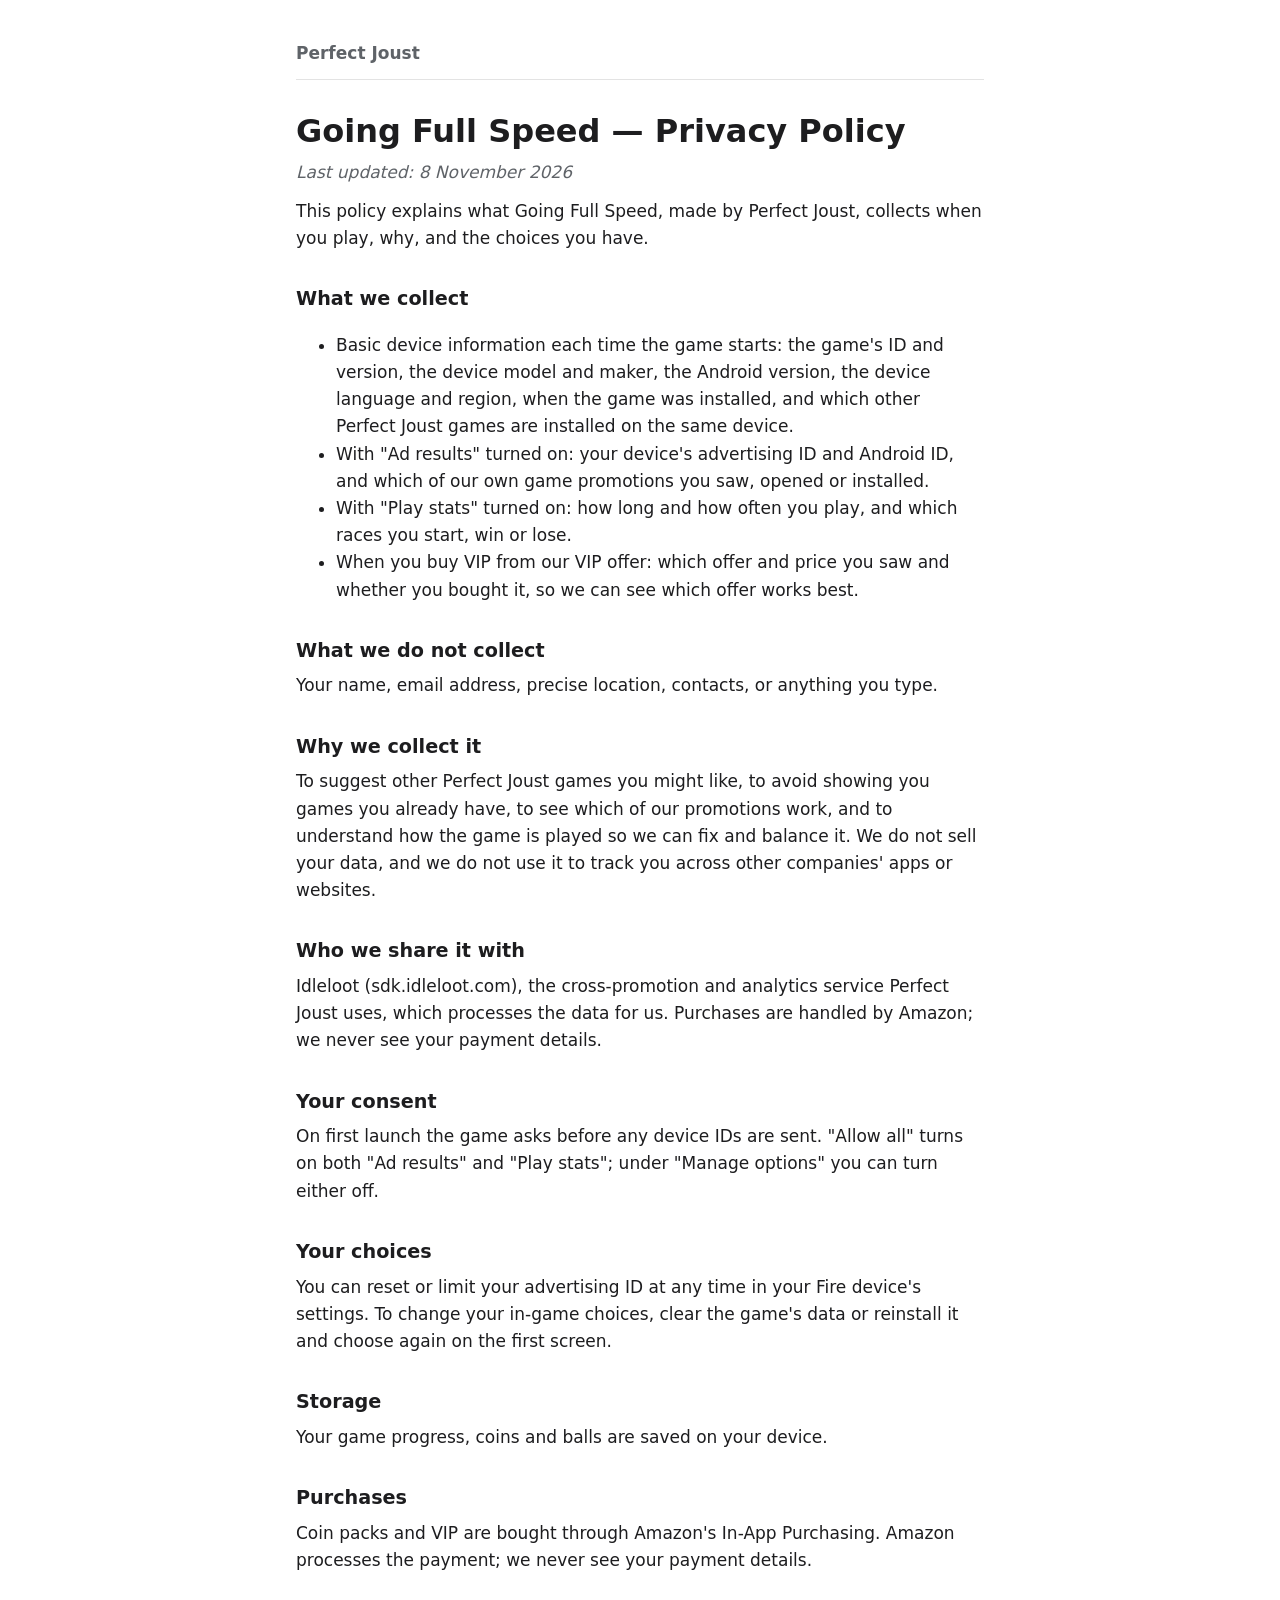
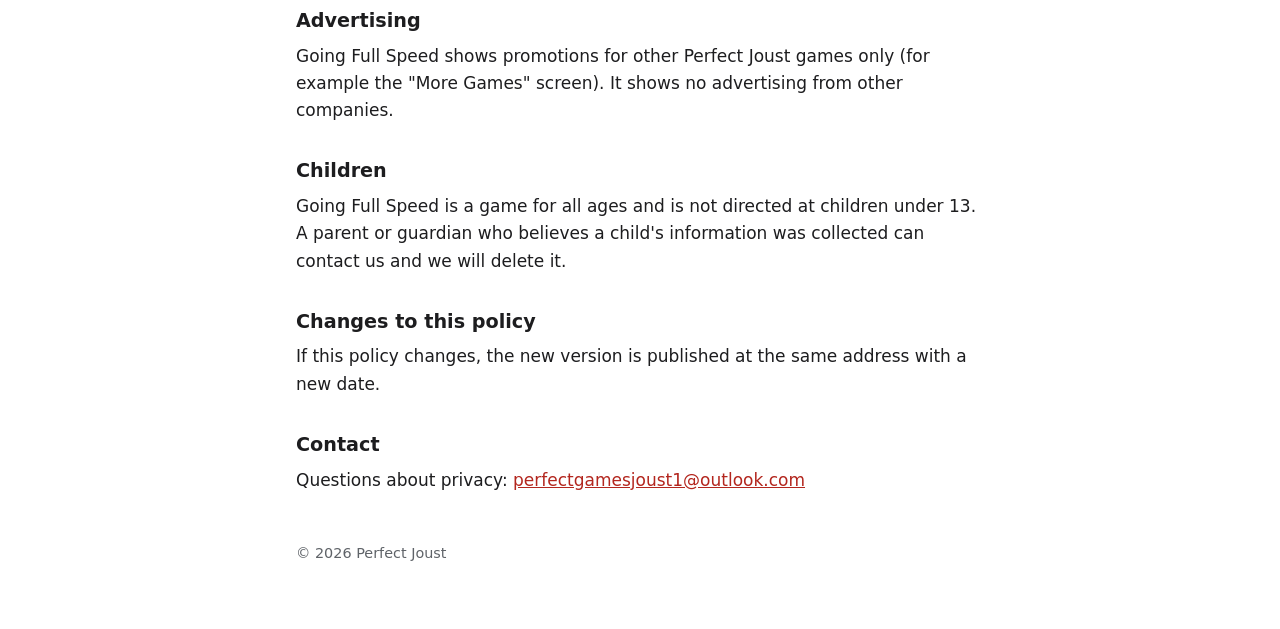
==== going-full-speed/privacy-policy/index.html @ c893e895 "Add Going Full Speed privacy policy and home page card Co-Authored-By: Claude Opus 5.5 <noreply@anth" ====
<!doctype html>
<html lang="en">
<head>
<meta charset="utf-8">
<meta name="viewport" content="width=device-width, initial-scale=1">
<title>Going Full Speed Privacy Policy</title>
<link rel="stylesheet" href="../../style.css">
</head>
<body>
<main>
<header class="site"><a href="../../">Perfect Joust</a></header>
<h1>Going Full Speed — Privacy Policy</h1>
<p class="updated">Last updated: 8 November 2026</p>
<p>This policy explains what Going Full Speed, made by Perfect Joust, collects when you play, why, and the choices you have.</p>

<h2>What we collect</h2>
<ul>
  <li>Basic device information each time the game starts: the game's ID and version, the device model and maker, the Android version, the device language and region, when the game was installed, and which other Perfect Joust games are installed on the same device.</li>
  <li>With "Ad results" turned on: your device's advertising ID and Android ID, and which of our own game promotions you saw, opened or installed.</li>
  <li>With "Play stats" turned on: how long and how often you play, and which races you start, win or lose.</li>
  <li>When you buy VIP from our VIP offer: which offer and price you saw and whether you bought it, so we can see which offer works best.</li>
</ul>

<h2>What we do not collect</h2>
<p>Your name, email address, precise location, contacts, or anything you type.</p>

<h2>Why we collect it</h2>
<p>To suggest other Perfect Joust games you might like, to avoid showing you games you already have, to see which of our promotions work, and to understand how the game is played so we can fix and balance it. We do not sell your data, and we do not use it to track you across other companies' apps or websites.</p>

<h2>Who we share it with</h2>
<p>Idleloot (sdk.idleloot.com), the cross-promotion and analytics service Perfect Joust uses, which processes the data for us. Purchases are handled by Amazon; we never see your payment details.</p>

<h2>Your consent</h2>
<p>On first launch the game asks before any device IDs are sent. "Allow all" turns on both "Ad results" and "Play stats"; under "Manage options" you can turn either off.</p>

<h2>Your choices</h2>
<p>You can reset or limit your advertising ID at any time in your Fire device's settings. To change your in-game choices, clear the game's data or reinstall it and choose again on the first screen.</p>

<h2>Storage</h2>
<p>Your game progress, coins and balls are saved on your device.</p>

<h2>Purchases</h2>
<p>Coin packs and VIP are bought through Amazon's In-App Purchasing. Amazon processes the payment; we never see your payment details.</p>

<h2>Advertising</h2>
<p>Going Full Speed shows promotions for other Perfect Joust games only (for example the "More Games" screen). It shows no advertising from other companies.</p>

<h2>Children</h2>
<p>Going Full Speed is a game for all ages and is not directed at children under 13. A parent or guardian who believes a child's information was collected can contact us and we will delete it.</p>

<h2>Changes to this policy</h2>
<p>If this policy changes, the new version is published at the same address with a new date.</p>

<h2>Contact</h2>
<p>Questions about privacy: <a href="mailto:perfectgamesjoust1@outlook.com">perfectgamesjoust1@outlook.com</a></p>

<footer>&copy; 2026 Perfect Joust</footer>
</main>
</body>
</html>
---- style.css ----
:root {
  --bg: #ffffff;
  --text: #1d1d1f;
  --muted: #5f6368;
  --accent: #b3261e;
  --line: #e3e3e3;
}
@media (prefers-color-scheme: dark) {
  :root {
    --bg: #121212;
    --text: #ececec;
    --muted: #a8a8a8;
    --accent: #ff8a80;
    --line: #2c2c2c;
  }
}
* { box-sizing: border-box; }
body {
  margin: 0;
  background: var(--bg);
  color: var(--text);
  font: 17px/1.6 system-ui, -apple-system, "Segoe UI", Roboto, sans-serif;
}
main { max-width: 720px; margin: 0 auto; padding: 40px 16px 64px; }
header.site { border-bottom: 1px solid var(--line); padding-bottom: 12px; margin-bottom: 32px; }
header.site a { color: var(--muted); text-decoration: none; font-weight: 600; }
h1 { font-size: 2rem; line-height: 1.2; margin: 0 0 8px; }
h2 { font-size: 1.2rem; margin: 32px 0 6px; }
p { margin: 0 0 12px; }
.updated { color: var(--muted); font-style: italic; }
a { color: var(--accent); }
ul.games { padding-left: 20px; }
footer { margin-top: 48px; color: var(--muted); font-size: 0.9rem; }
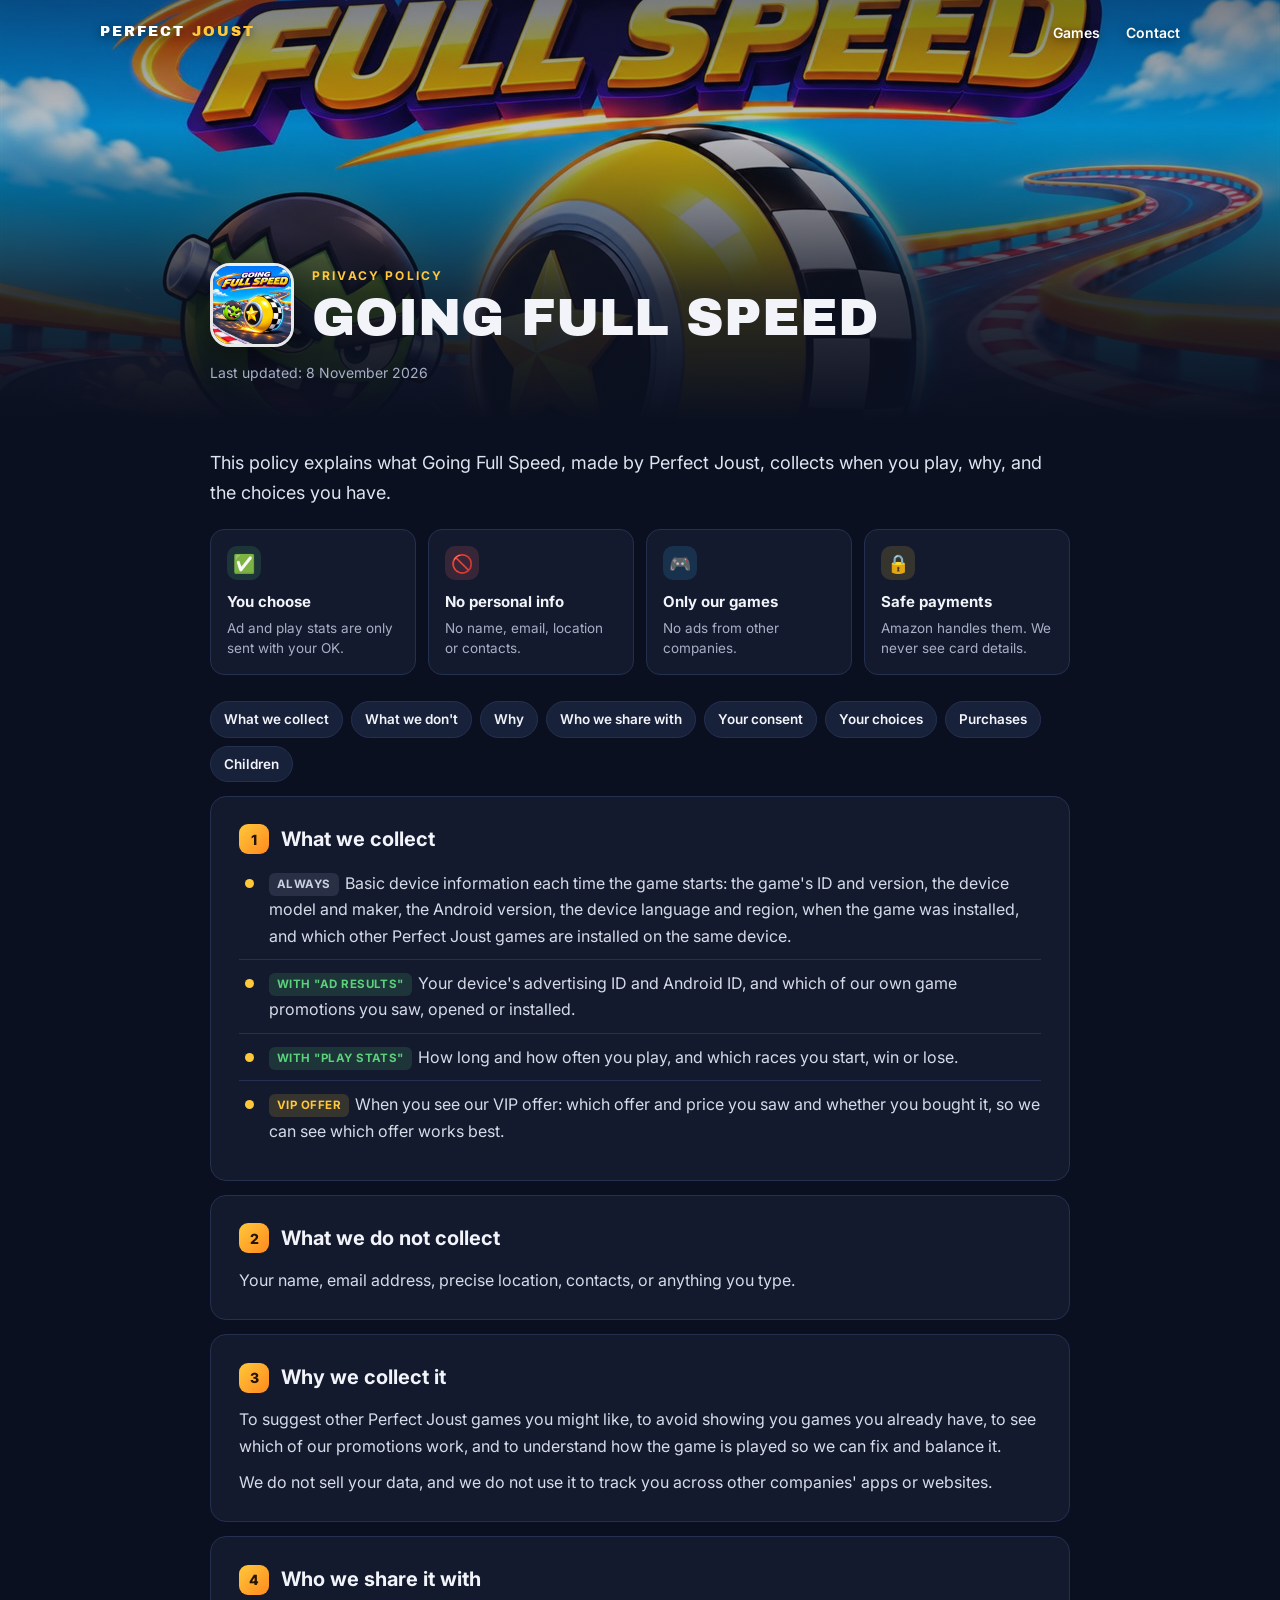
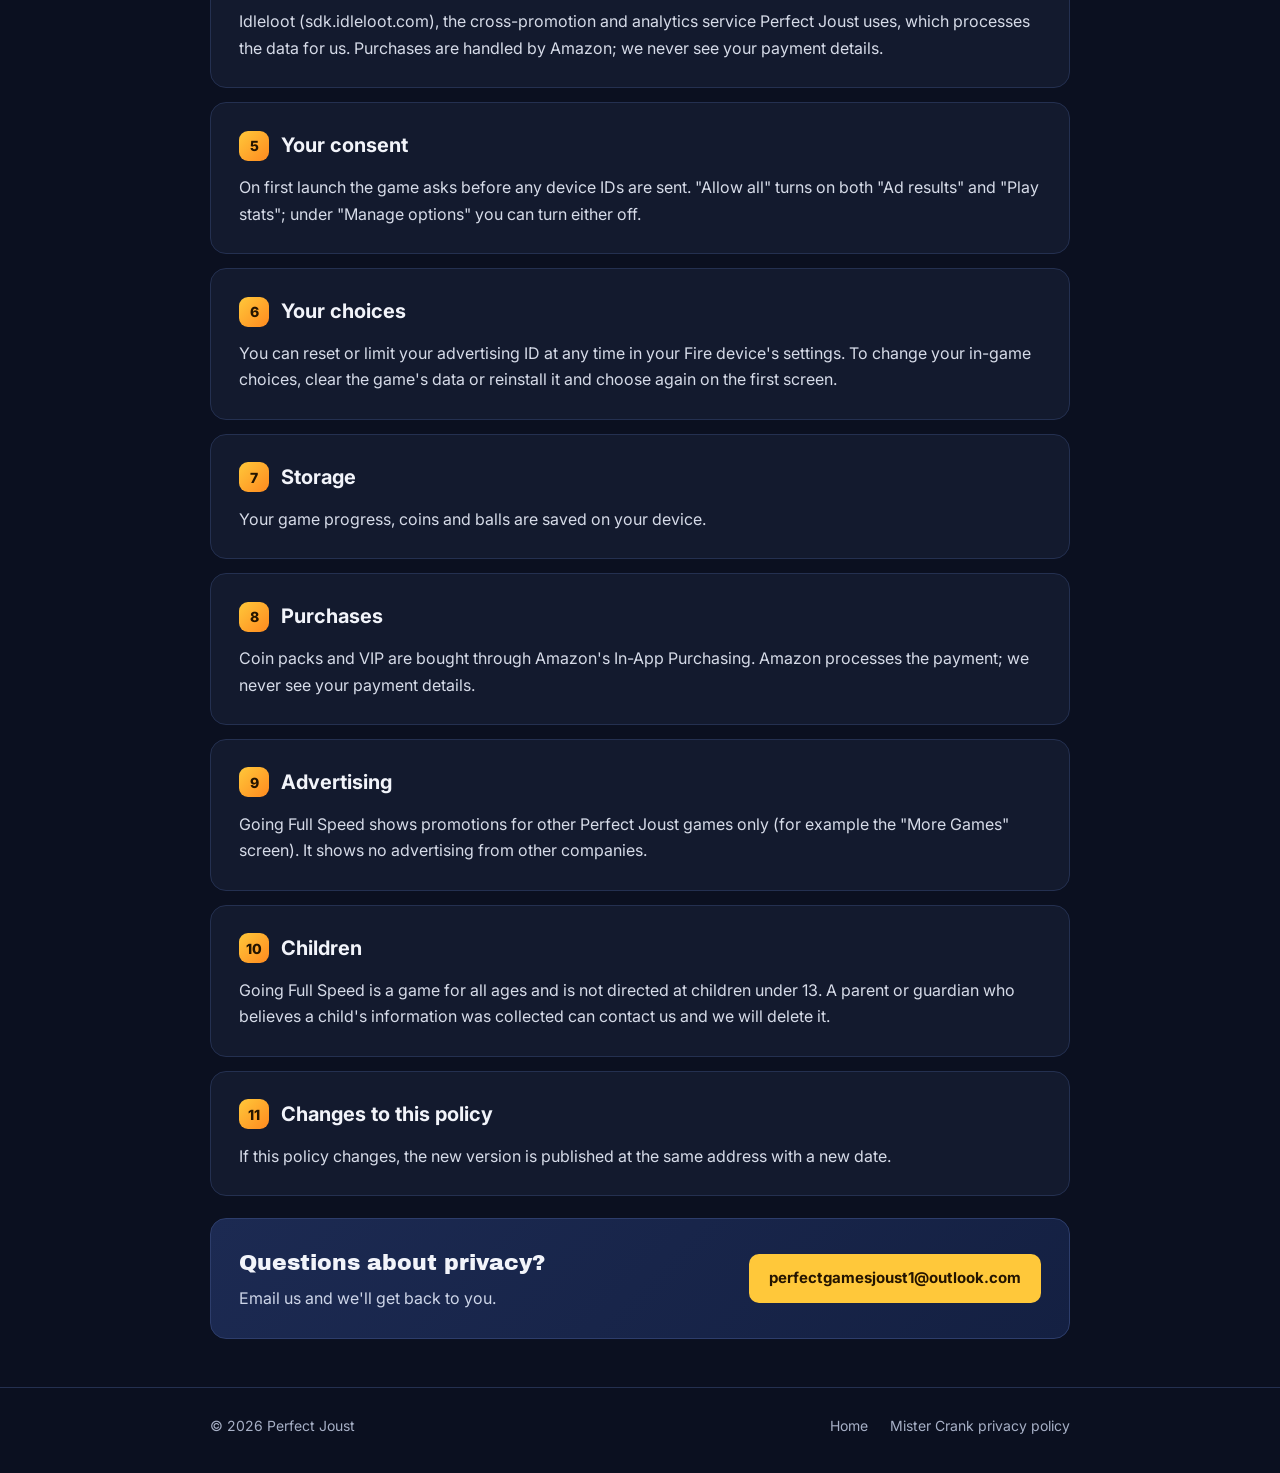
==== commit 878b24b6: "Going Full Speed privacy policy: game-styled page (hero art, summary cards, contents, numbered secti" ====
--- a/going-full-speed/privacy-policy/index.html
+++ b/going-full-speed/privacy-policy/index.html
@@ -4,57 +4,244 @@
 <meta charset="utf-8">
 <meta name="viewport" content="width=device-width, initial-scale=1">
 <title>Going Full Speed Privacy Policy</title>
-<link rel="stylesheet" href="../../style.css">
+<meta name="description" content="What Going Full Speed by Perfect Joust collects, why, and the choices you have.">
+<link rel="icon" href="../../assets/going-full-speed/icon.jpg">
+<link rel="preconnect" href="https://fonts.googleapis.com">
+<link rel="preconnect" href="https://fonts.gstatic.com" crossorigin>
+<link href="https://fonts.googleapis.com/css2?family=Archivo+Black&family=Inter:wght@400;500;600;700&display=swap" rel="stylesheet">
+<style>
+:root {
+  --bg: #0b1020;
+  --panel: #131a2e;
+  --panel2: #18213a;
+  --line: #243050;
+  --text: #f2f4fa;
+  --muted: #a7b0c6;
+  --yellow: #ffc83a;
+  --orange: #ff8a1f;
+  --blue: #39b6ff;
+  --green: #5ad17a;
+  --red: #ff6b6b;
+}
+* { box-sizing: border-box; }
+html { scroll-behavior: smooth; }
+body {
+  margin: 0; background: var(--bg); color: var(--text);
+  font: 16px/1.65 "Inter", system-ui, -apple-system, "Segoe UI", Roboto, sans-serif;
+  -webkit-font-smoothing: antialiased;
+}
+a { color: var(--yellow); }
+img { display: block; max-width: 100%; height: auto; }
+.wrap { max-width: 900px; margin: 0 auto; padding: 0 20px; }
+
+/* Top bar */
+.top { position: absolute; inset: 0 0 auto 0; z-index: 5; }
+.top .wrap { display: flex; align-items: center; justify-content: space-between; height: 64px; max-width: 1120px; }
+.brand { font-family: "Archivo Black", sans-serif; letter-spacing: .14em; text-transform: uppercase; font-size: 14px; color: #fff; text-decoration: none; text-shadow: 0 2px 8px rgba(0,0,0,.5); }
+.brand span { color: var(--yellow); }
+.top nav a { color: #fff; text-decoration: none; font-weight: 600; font-size: 14px; margin-left: 22px; text-shadow: 0 2px 8px rgba(0,0,0,.5); }
+.top nav a:hover { color: var(--yellow); }
+
+/* Hero */
+.hero {
+  position: relative; min-height: 420px; display: flex; align-items: flex-end;
+  background: #0b1020 url("../../assets/going-full-speed/promo.jpg") center 35% / cover no-repeat;
+}
+.hero::after {
+  content: ""; position: absolute; inset: 0;
+  background:
+    linear-gradient(0deg, var(--bg) 0%, rgba(11,16,32,.85) 30%, rgba(11,16,32,.25) 70%, rgba(11,16,32,.55) 100%);
+}
+.hero .wrap { position: relative; z-index: 1; padding-bottom: 36px; width: 100%; }
+.hero .id { display: flex; align-items: center; gap: 18px; }
+.hero .id img { width: 84px; height: 84px; border-radius: 20px; border: 3px solid rgba(255,255,255,.9); box-shadow: 0 10px 30px rgba(0,0,0,.45); }
+.eyebrow { font-size: 12px; font-weight: 700; letter-spacing: .18em; text-transform: uppercase; color: var(--yellow); margin: 0 0 6px; }
+h1 { font-family: "Archivo Black", sans-serif; font-weight: 400; font-size: clamp(30px, 5.5vw, 52px); line-height: 1; margin: 0; text-transform: uppercase; }
+.updated { color: var(--muted); font-size: 14px; margin: 14px 0 0; }
+
+/* Intro + summary */
+.intro { font-size: 18px; color: #dfe4f0; margin: 28px 0 22px; }
+.glance { display: grid; grid-template-columns: repeat(4, 1fr); gap: 12px; margin-bottom: 18px; }
+.chip { background: var(--panel); border: 1px solid var(--line); border-radius: 14px; padding: 16px; }
+.chip b { display: block; font-size: 15px; margin-bottom: 4px; }
+.chip span { color: var(--muted); font-size: 13.5px; line-height: 1.45; display: block; }
+.chip .dot { width: 34px; height: 34px; border-radius: 10px; display: grid; place-items: center; font-size: 18px; margin-bottom: 10px; }
+.yes .dot { background: rgba(90,209,122,.15); }
+.no .dot { background: rgba(255,107,107,.15); }
+.ads .dot { background: rgba(57,182,255,.15); }
+.pay .dot { background: rgba(255,200,58,.15); }
+
+/* Contents */
+.toc { display: flex; flex-wrap: wrap; gap: 8px; margin: 26px 0 8px; }
+.toc a { font-size: 13.5px; font-weight: 600; text-decoration: none; color: var(--text); background: var(--panel2); border: 1px solid var(--line); border-radius: 999px; padding: 6px 13px; }
+.toc a:hover { border-color: var(--yellow); color: var(--yellow); }
+
+/* Sections */
+section.card { background: var(--panel); border: 1px solid var(--line); border-radius: 16px; padding: 26px 28px; margin: 14px 0; scroll-margin-top: 16px; }
+section.card h2 { display: flex; align-items: center; gap: 12px; font-size: 20px; margin: 0 0 12px; }
+section.card h2 .n { flex: none; width: 30px; height: 30px; border-radius: 9px; background: linear-gradient(135deg, var(--yellow), var(--orange)); color: #241400; font-size: 14px; font-weight: 800; display: grid; place-items: center; }
+section.card p { margin: 0 0 10px; color: #d6dbe8; }
+section.card p:last-child { margin-bottom: 0; }
+section.card ul { margin: 0; padding: 0; list-style: none; }
+section.card li { position: relative; padding: 10px 0 10px 30px; border-top: 1px solid var(--line); color: #d6dbe8; }
+section.card li:first-child { border-top: 0; padding-top: 2px; }
+section.card li::before { content: ""; position: absolute; left: 6px; top: 19px; width: 9px; height: 9px; border-radius: 50%; background: var(--yellow); }
+section.card li:first-child::before { top: 11px; }
+.tag { display: inline-block; font-size: 11.5px; font-weight: 700; letter-spacing: .04em; text-transform: uppercase; padding: 2px 8px; border-radius: 6px; margin-right: 6px; vertical-align: 1px; }
+.tag.always { background: rgba(167,176,198,.15); color: #c9d0e0; }
+.tag.consent { background: rgba(90,209,122,.15); color: var(--green); }
+.tag.vip { background: rgba(255,200,58,.15); color: var(--yellow); }
+
+/* Contact */
+.contact { display: flex; flex-wrap: wrap; align-items: center; justify-content: space-between; gap: 18px; background: linear-gradient(135deg, #1c2a52, #142042); border: 1px solid #2d3d6b; border-radius: 16px; padding: 26px 28px; margin: 22px 0 0; }
+.contact h2 { font-family: "Archivo Black", sans-serif; font-weight: 400; font-size: 22px; margin: 0 0 4px; }
+.contact p { margin: 0; color: #cdd5e8; }
+.btn { display: inline-block; padding: 12px 20px; border-radius: 10px; font-weight: 700; font-size: 15px; text-decoration: none; background: var(--yellow); color: #241400; }
+.btn:hover { background: #ffd666; }
+
+footer { border-top: 1px solid var(--line); margin-top: 48px; padding: 26px 0 36px; color: var(--muted); font-size: 14px; }
+footer .wrap { display: flex; flex-wrap: wrap; justify-content: space-between; gap: 10px; }
+footer a { color: var(--muted); text-decoration: none; margin-left: 18px; }
+footer a:first-child { margin-left: 0; }
+footer a:hover { color: var(--yellow); }
+
+@media (max-width: 760px) {
+  .glance { grid-template-columns: repeat(2, 1fr); }
+  .hero { min-height: 340px; }
+  section.card { padding: 22px 20px; }
+}
+@media (max-width: 420px) {
+  .wrap { padding: 0 16px; }
+  .hero .id img { width: 64px; height: 64px; border-radius: 16px; }
+  .top nav a { margin-left: 14px; }
+}
+</style>
 </head>
 <body>
-<main>
-<header class="site"><a href="../../">Perfect Joust</a></header>
-<h1>Going Full Speed — Privacy Policy</h1>
-<p class="updated">Last updated: 8 November 2026</p>
-<p>This policy explains what Going Full Speed, made by Perfect Joust, collects when you play, why, and the choices you have.</p>
-
-<h2>What we collect</h2>
-<ul>
-  <li>Basic device information each time the game starts: the game's ID and version, the device model and maker, the Android version, the device language and region, when the game was installed, and which other Perfect Joust games are installed on the same device.</li>
-  <li>With "Ad results" turned on: your device's advertising ID and Android ID, and which of our own game promotions you saw, opened or installed.</li>
-  <li>With "Play stats" turned on: how long and how often you play, and which races you start, win or lose.</li>
-  <li>When you buy VIP from our VIP offer: which offer and price you saw and whether you bought it, so we can see which offer works best.</li>
-</ul>
-
-<h2>What we do not collect</h2>
-<p>Your name, email address, precise location, contacts, or anything you type.</p>
-
-<h2>Why we collect it</h2>
-<p>To suggest other Perfect Joust games you might like, to avoid showing you games you already have, to see which of our promotions work, and to understand how the game is played so we can fix and balance it. We do not sell your data, and we do not use it to track you across other companies' apps or websites.</p>
-
-<h2>Who we share it with</h2>
-<p>Idleloot (sdk.idleloot.com), the cross-promotion and analytics service Perfect Joust uses, which processes the data for us. Purchases are handled by Amazon; we never see your payment details.</p>
-
-<h2>Your consent</h2>
-<p>On first launch the game asks before any device IDs are sent. "Allow all" turns on both "Ad results" and "Play stats"; under "Manage options" you can turn either off.</p>
-
-<h2>Your choices</h2>
-<p>You can reset or limit your advertising ID at any time in your Fire device's settings. To change your in-game choices, clear the game's data or reinstall it and choose again on the first screen.</p>
-
-<h2>Storage</h2>
-<p>Your game progress, coins and balls are saved on your device.</p>
-
-<h2>Purchases</h2>
-<p>Coin packs and VIP are bought through Amazon's In-App Purchasing. Amazon processes the payment; we never see your payment details.</p>
-
-<h2>Advertising</h2>
-<p>Going Full Speed shows promotions for other Perfect Joust games only (for example the "More Games" screen). It shows no advertising from other companies.</p>
-
-<h2>Children</h2>
-<p>Going Full Speed is a game for all ages and is not directed at children under 13. A parent or guardian who believes a child's information was collected can contact us and we will delete it.</p>
-
-<h2>Changes to this policy</h2>
-<p>If this policy changes, the new version is published at the same address with a new date.</p>
-
-<h2>Contact</h2>
-<p>Questions about privacy: <a href="mailto:perfectgamesjoust1@outlook.com">perfectgamesjoust1@outlook.com</a></p>
-
-<footer>&copy; 2026 Perfect Joust</footer>
+
+<header class="top">
+  <div class="wrap">
+    <a class="brand" href="../../">Perfect <span>Joust</span></a>
+    <nav>
+      <a href="../../#games">Games</a>
+      <a href="#contact">Contact</a>
+    </nav>
+  </div>
+</header>
+
+<div class="hero">
+  <div class="wrap">
+    <div class="id">
+      <img src="../../assets/going-full-speed/icon.jpg" alt="Going Full Speed icon" width="84" height="84">
+      <div>
+        <p class="eyebrow">Privacy Policy</p>
+        <h1>Going Full Speed</h1>
+      </div>
+    </div>
+    <p class="updated">Last updated: 8 November 2026</p>
+  </div>
+</div>
+
+<main class="wrap">
+  <p class="intro">This policy explains what Going Full Speed, made by Perfect Joust, collects when you play, why, and the choices you have.</p>
+
+  <div class="glance">
+    <div class="chip yes"><div class="dot">✅</div><b>You choose</b><span>Ad and play stats are only sent with your OK.</span></div>
+    <div class="chip no"><div class="dot">🚫</div><b>No personal info</b><span>No name, email, location or contacts.</span></div>
+    <div class="chip ads"><div class="dot">🎮</div><b>Only our games</b><span>No ads from other companies.</span></div>
+    <div class="chip pay"><div class="dot">🔒</div><b>Safe payments</b><span>Amazon handles them. We never see card details.</span></div>
+  </div>
+
+  <nav class="toc" aria-label="Contents">
+    <a href="#collect">What we collect</a>
+    <a href="#not">What we don't</a>
+    <a href="#why">Why</a>
+    <a href="#share">Who we share with</a>
+    <a href="#consent">Your consent</a>
+    <a href="#choices">Your choices</a>
+    <a href="#purchases">Purchases</a>
+    <a href="#children">Children</a>
+  </nav>
+
+  <section class="card" id="collect">
+    <h2><span class="n">1</span>What we collect</h2>
+    <ul>
+      <li><span class="tag always">Always</span>Basic device information each time the game starts: the game's ID and version, the device model and maker, the Android version, the device language and region, when the game was installed, and which other Perfect Joust games are installed on the same device.</li>
+      <li><span class="tag consent">With "Ad results"</span>Your device's advertising ID and Android ID, and which of our own game promotions you saw, opened or installed.</li>
+      <li><span class="tag consent">With "Play stats"</span>How long and how often you play, and which races you start, win or lose.</li>
+      <li><span class="tag vip">VIP offer</span>When you see our VIP offer: which offer and price you saw and whether you bought it, so we can see which offer works best.</li>
+    </ul>
+  </section>
+
+  <section class="card" id="not">
+    <h2><span class="n">2</span>What we do not collect</h2>
+    <p>Your name, email address, precise location, contacts, or anything you type.</p>
+  </section>
+
+  <section class="card" id="why">
+    <h2><span class="n">3</span>Why we collect it</h2>
+    <p>To suggest other Perfect Joust games you might like, to avoid showing you games you already have, to see which of our promotions work, and to understand how the game is played so we can fix and balance it.</p>
+    <p>We do not sell your data, and we do not use it to track you across other companies' apps or websites.</p>
+  </section>
+
+  <section class="card" id="share">
+    <h2><span class="n">4</span>Who we share it with</h2>
+    <p>Idleloot (sdk.idleloot.com), the cross-promotion and analytics service Perfect Joust uses, which processes the data for us. Purchases are handled by Amazon; we never see your payment details.</p>
+  </section>
+
+  <section class="card" id="consent">
+    <h2><span class="n">5</span>Your consent</h2>
+    <p>On first launch the game asks before any device IDs are sent. "Allow all" turns on both "Ad results" and "Play stats"; under "Manage options" you can turn either off.</p>
+  </section>
+
+  <section class="card" id="choices">
+    <h2><span class="n">6</span>Your choices</h2>
+    <p>You can reset or limit your advertising ID at any time in your Fire device's settings. To change your in-game choices, clear the game's data or reinstall it and choose again on the first screen.</p>
+  </section>
+
+  <section class="card" id="storage">
+    <h2><span class="n">7</span>Storage</h2>
+    <p>Your game progress, coins and balls are saved on your device.</p>
+  </section>
+
+  <section class="card" id="purchases">
+    <h2><span class="n">8</span>Purchases</h2>
+    <p>Coin packs and VIP are bought through Amazon's In-App Purchasing. Amazon processes the payment; we never see your payment details.</p>
+  </section>
+
+  <section class="card" id="ads">
+    <h2><span class="n">9</span>Advertising</h2>
+    <p>Going Full Speed shows promotions for other Perfect Joust games only (for example the "More Games" screen). It shows no advertising from other companies.</p>
+  </section>
+
+  <section class="card" id="children">
+    <h2><span class="n">10</span>Children</h2>
+    <p>Going Full Speed is a game for all ages and is not directed at children under 13. A parent or guardian who believes a child's information was collected can contact us and we will delete it.</p>
+  </section>
+
+  <section class="card" id="changes">
+    <h2><span class="n">11</span>Changes to this policy</h2>
+    <p>If this policy changes, the new version is published at the same address with a new date.</p>
+  </section>
+
+  <div class="contact" id="contact">
+    <div>
+      <h2>Questions about privacy?</h2>
+      <p>Email us and we'll get back to you.</p>
+    </div>
+    <a class="btn" href="mailto:perfectgamesjoust1@outlook.com?subject=Going%20Full%20Speed%20privacy">perfectgamesjoust1@outlook.com</a>
+  </div>
 </main>
+
+<footer>
+  <div class="wrap">
+    <span>&copy; 2026 Perfect Joust</span>
+    <span>
+      <a href="../../">Home</a>
+      <a href="../../mister-crank/privacy-policy/">Mister Crank privacy policy</a>
+    </span>
+  </div>
+</footer>
+
 </body>
 </html>
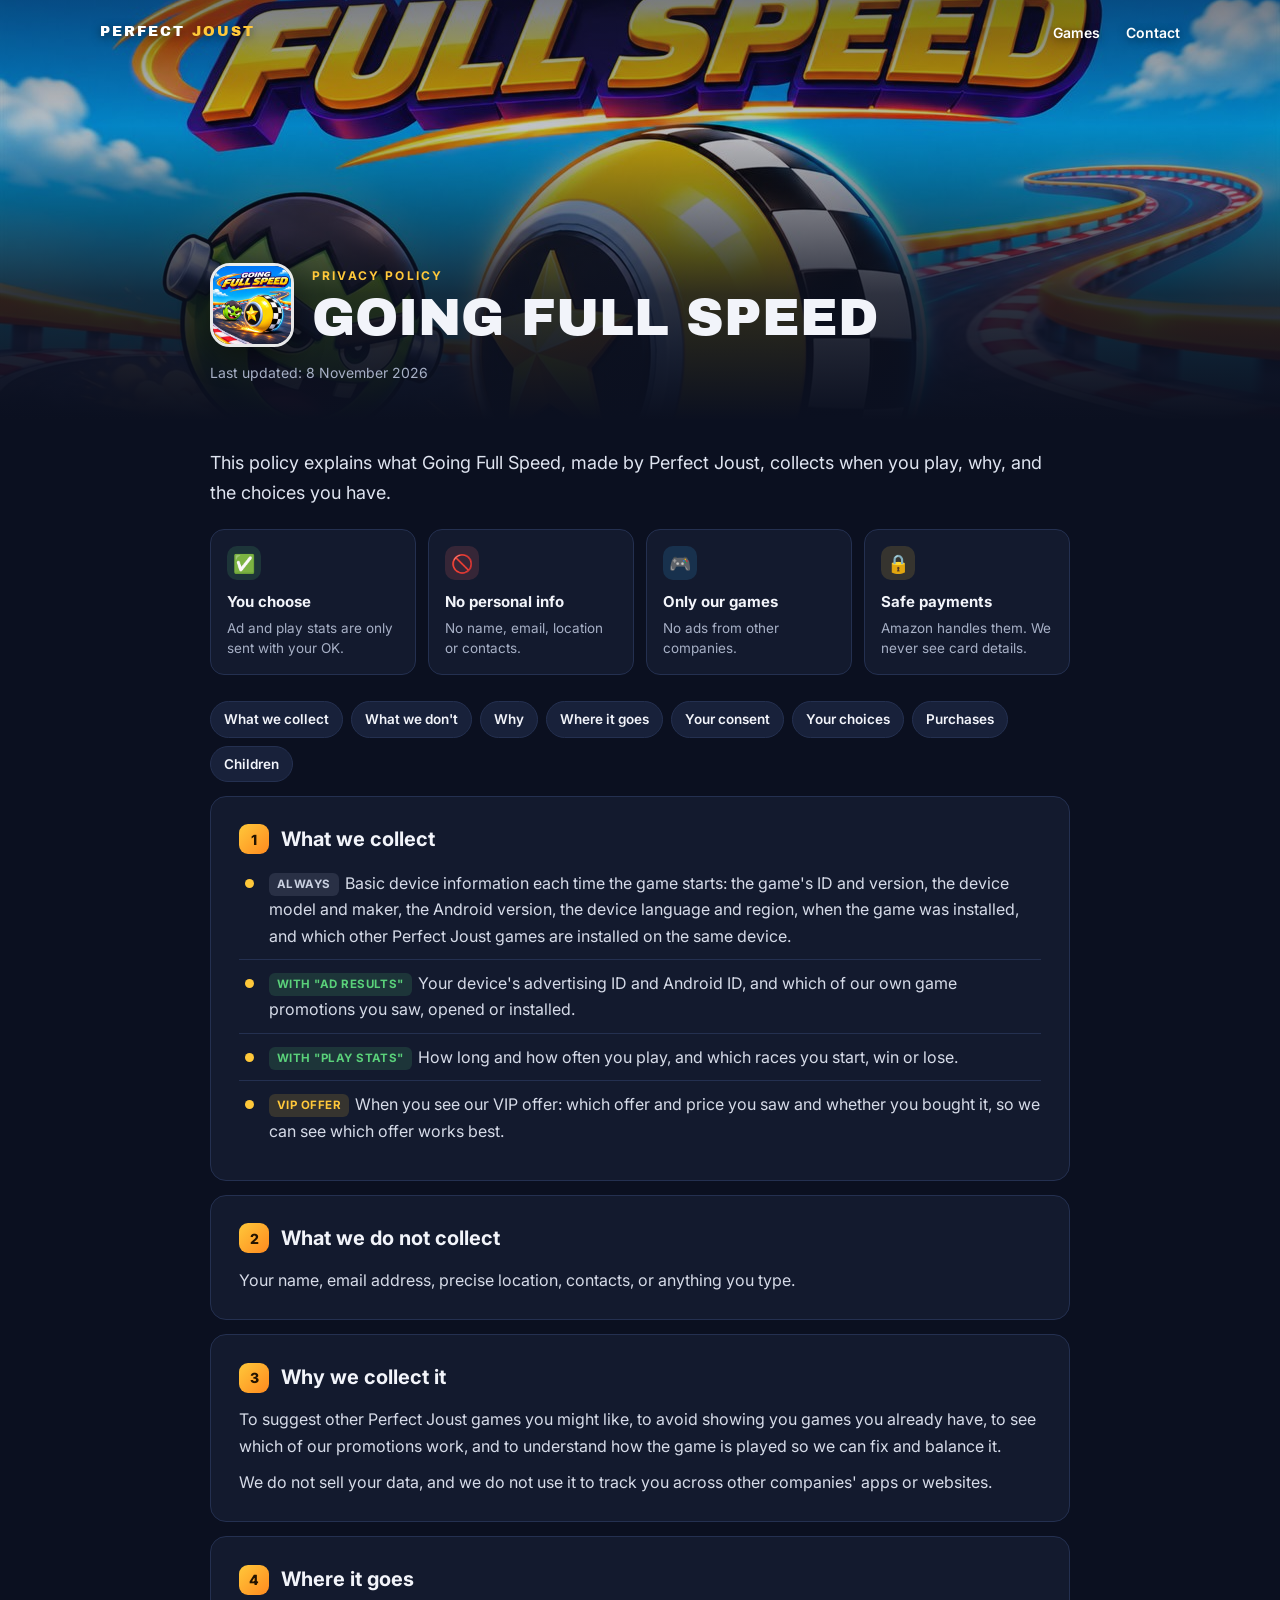
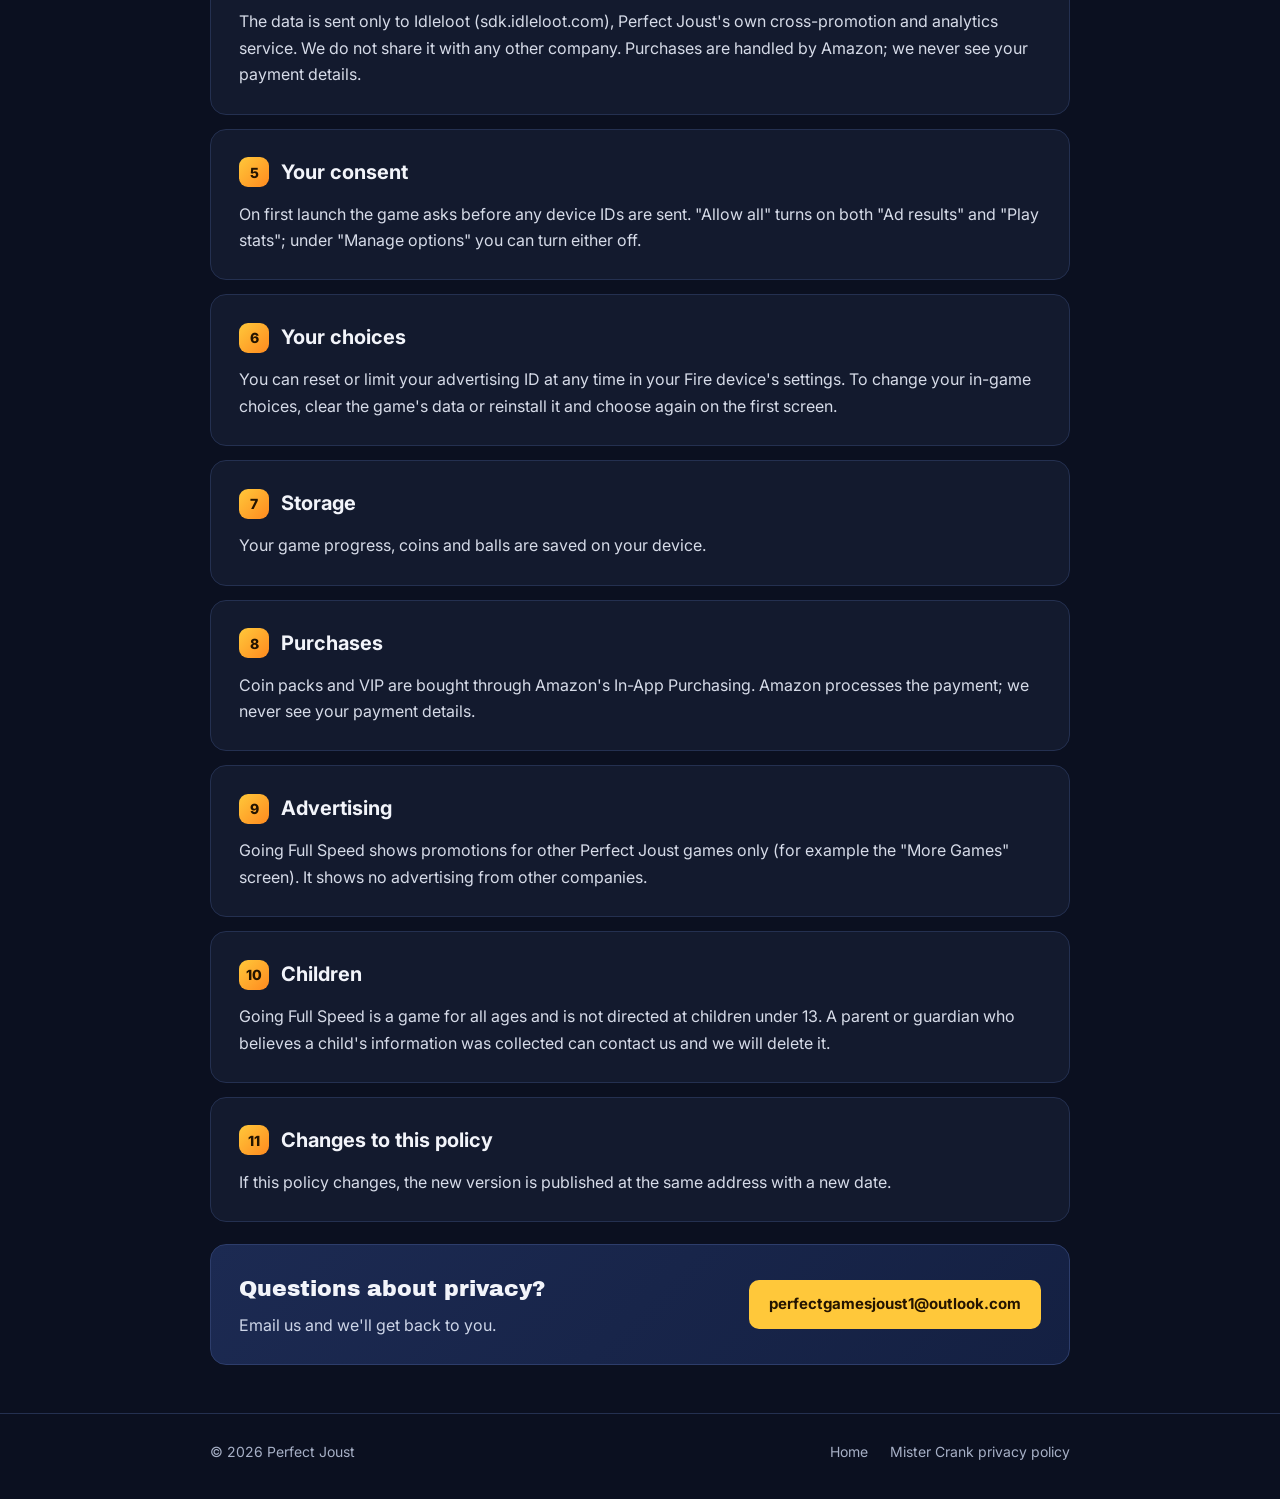
==== commit 70c37c59: "Going Full Speed privacy policy: Idleloot is Perfect Joust's own service Co-Authored-By: Claude Opus" ====
--- a/going-full-speed/privacy-policy/index.html
+++ b/going-full-speed/privacy-policy/index.html
@@ -156,7 +156,7 @@
     <a href="#collect">What we collect</a>
     <a href="#not">What we don't</a>
     <a href="#why">Why</a>
-    <a href="#share">Who we share with</a>
+    <a href="#share">Where it goes</a>
     <a href="#consent">Your consent</a>
     <a href="#choices">Your choices</a>
     <a href="#purchases">Purchases</a>
@@ -185,8 +185,8 @@
   </section>
 
   <section class="card" id="share">
-    <h2><span class="n">4</span>Who we share it with</h2>
-    <p>Idleloot (sdk.idleloot.com), the cross-promotion and analytics service Perfect Joust uses, which processes the data for us. Purchases are handled by Amazon; we never see your payment details.</p>
+    <h2><span class="n">4</span>Where it goes</h2>
+    <p>The data is sent only to Idleloot (sdk.idleloot.com), Perfect Joust's own cross-promotion and analytics service. We do not share it with any other company. Purchases are handled by Amazon; we never see your payment details.</p>
   </section>
 
   <section class="card" id="consent">
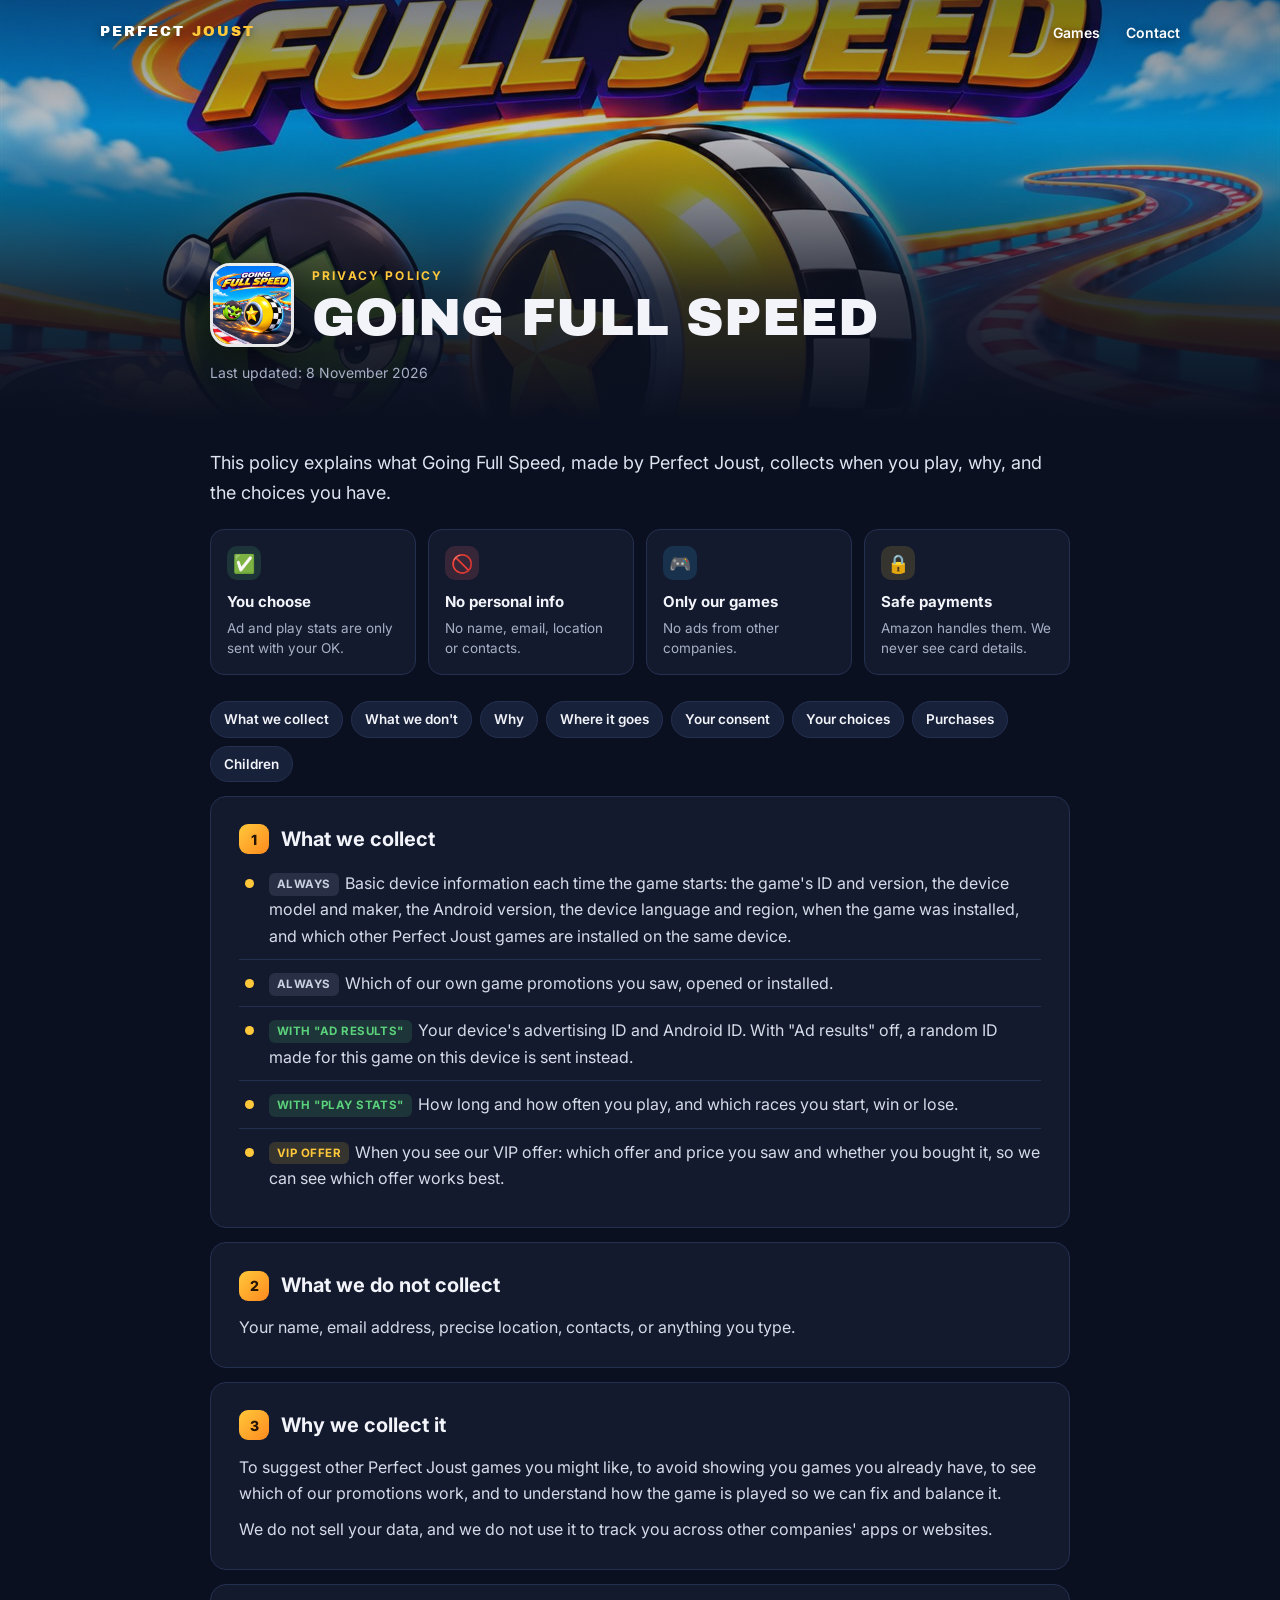
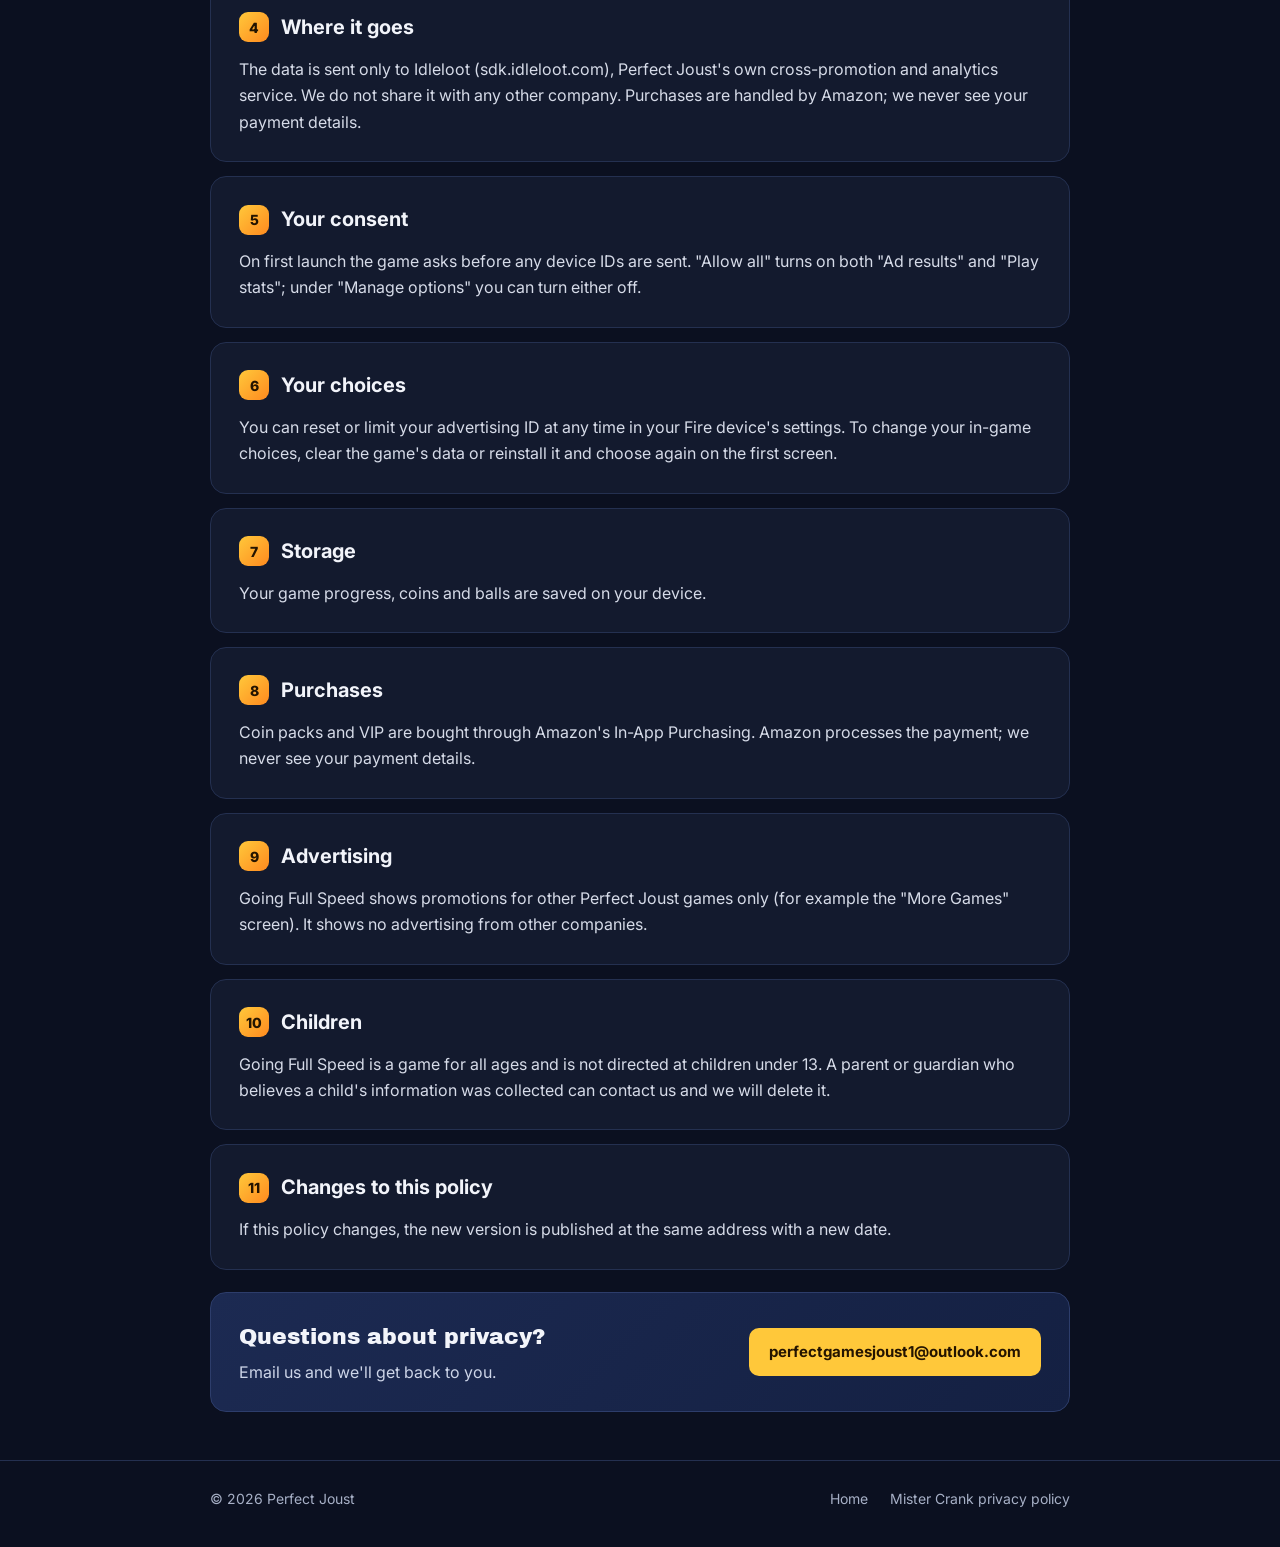
==== commit 71783c35: "Going Full Speed privacy policy: match the SDK (promotion results always, random ID without Ad resul" ====
--- a/going-full-speed/privacy-policy/index.html
+++ b/going-full-speed/privacy-policy/index.html
@@ -167,7 +167,8 @@
     <h2><span class="n">1</span>What we collect</h2>
     <ul>
       <li><span class="tag always">Always</span>Basic device information each time the game starts: the game's ID and version, the device model and maker, the Android version, the device language and region, when the game was installed, and which other Perfect Joust games are installed on the same device.</li>
-      <li><span class="tag consent">With "Ad results"</span>Your device's advertising ID and Android ID, and which of our own game promotions you saw, opened or installed.</li>
+      <li><span class="tag always">Always</span>Which of our own game promotions you saw, opened or installed.</li>
+      <li><span class="tag consent">With "Ad results"</span>Your device's advertising ID and Android ID. With "Ad results" off, a random ID made for this game on this device is sent instead.</li>
       <li><span class="tag consent">With "Play stats"</span>How long and how often you play, and which races you start, win or lose.</li>
       <li><span class="tag vip">VIP offer</span>When you see our VIP offer: which offer and price you saw and whether you bought it, so we can see which offer works best.</li>
     </ul>
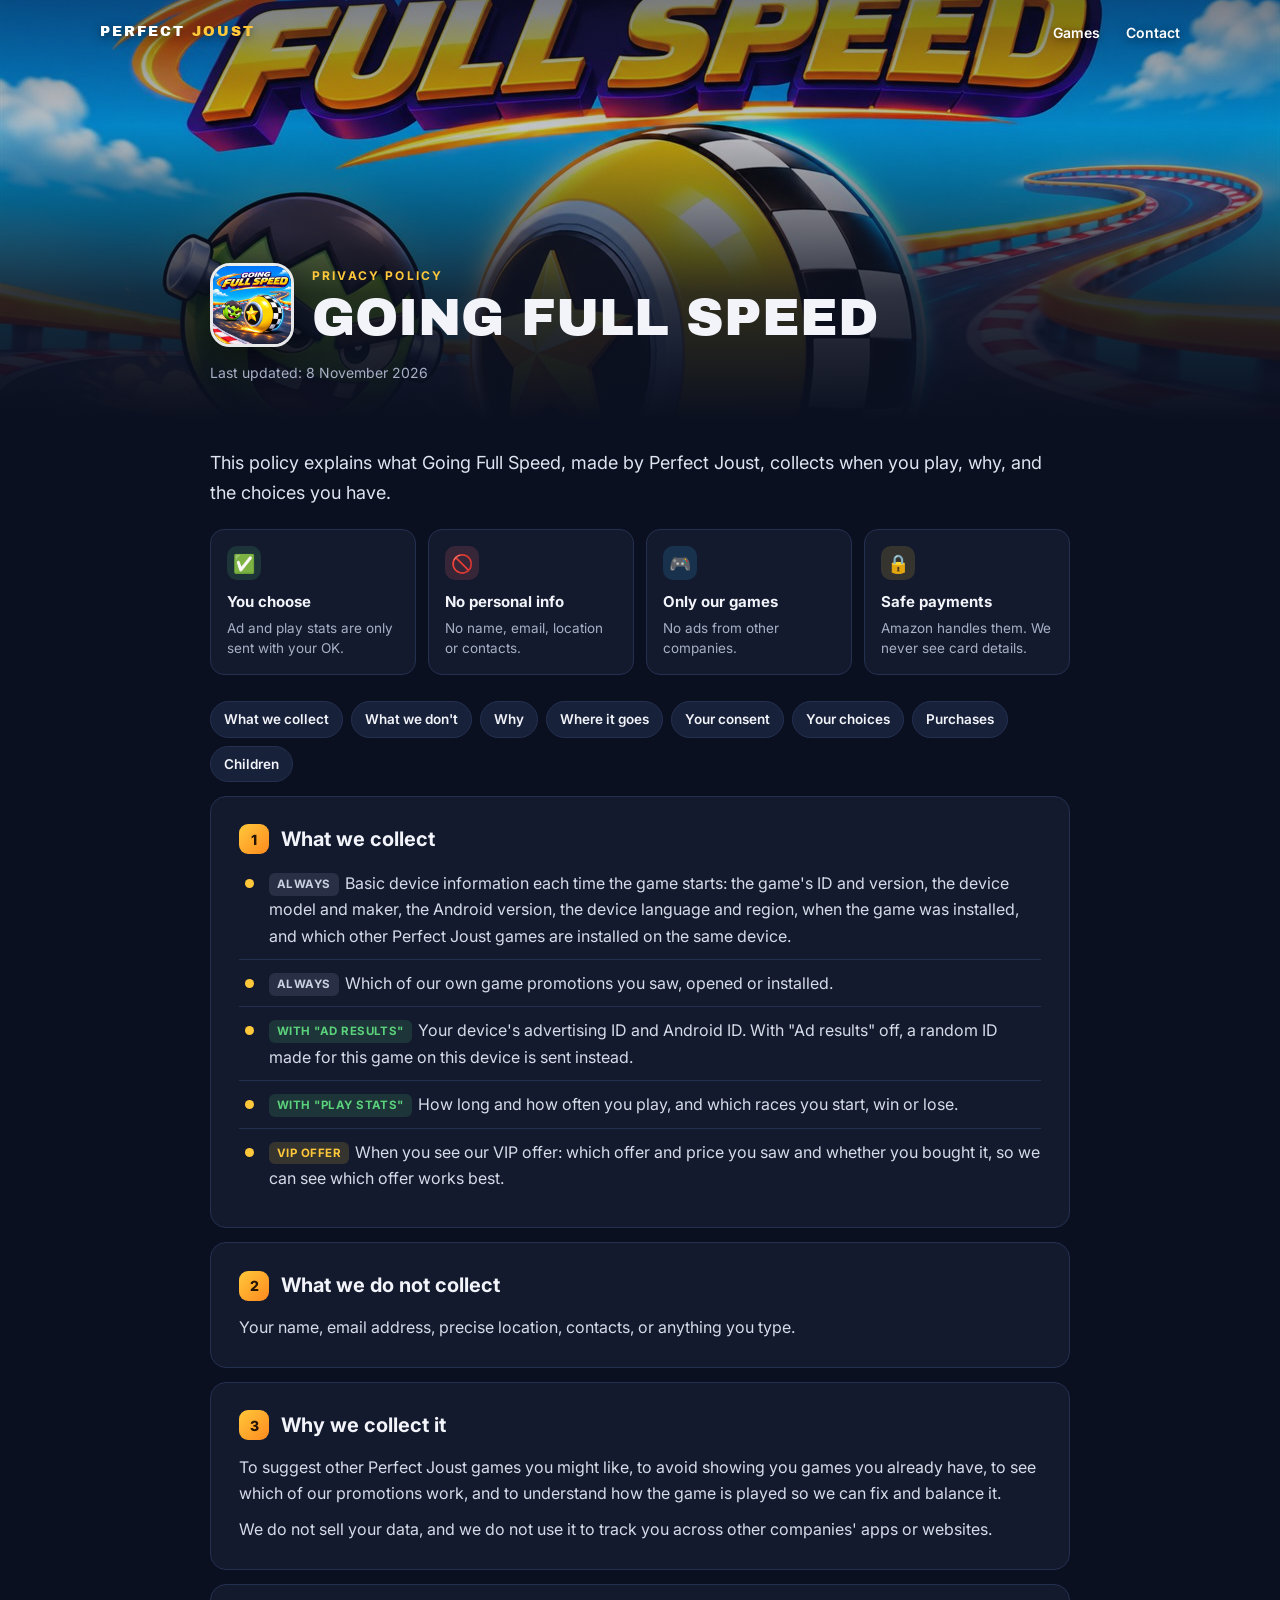
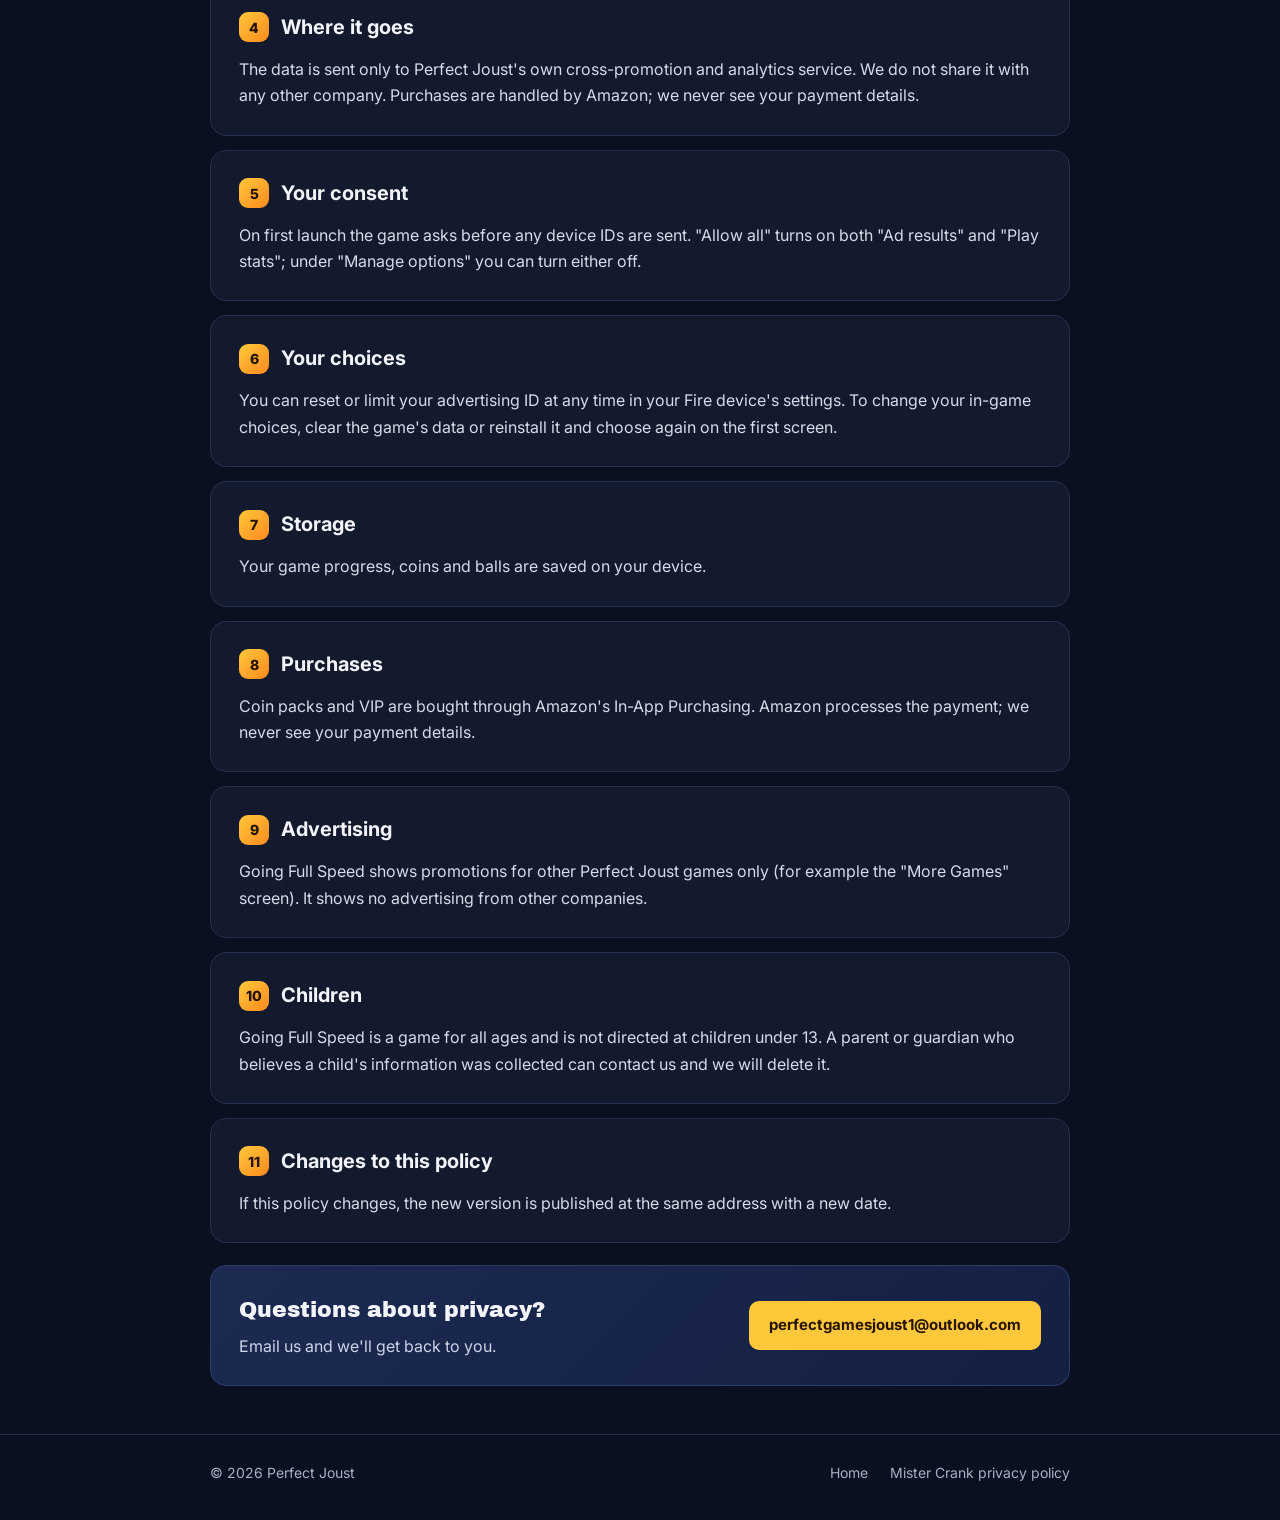
==== commit ccc4100a: "Going Full Speed privacy policy: don't name the SDK Co-Authored-By: Claude Opus 5.5 <noreply@anthrop" ====
--- a/going-full-speed/privacy-policy/index.html
+++ b/going-full-speed/privacy-policy/index.html
@@ -187,7 +187,7 @@
 
   <section class="card" id="share">
     <h2><span class="n">4</span>Where it goes</h2>
-    <p>The data is sent only to Idleloot (sdk.idleloot.com), Perfect Joust's own cross-promotion and analytics service. We do not share it with any other company. Purchases are handled by Amazon; we never see your payment details.</p>
+    <p>The data is sent only to Perfect Joust's own cross-promotion and analytics service. We do not share it with any other company. Purchases are handled by Amazon; we never see your payment details.</p>
   </section>
 
   <section class="card" id="consent">
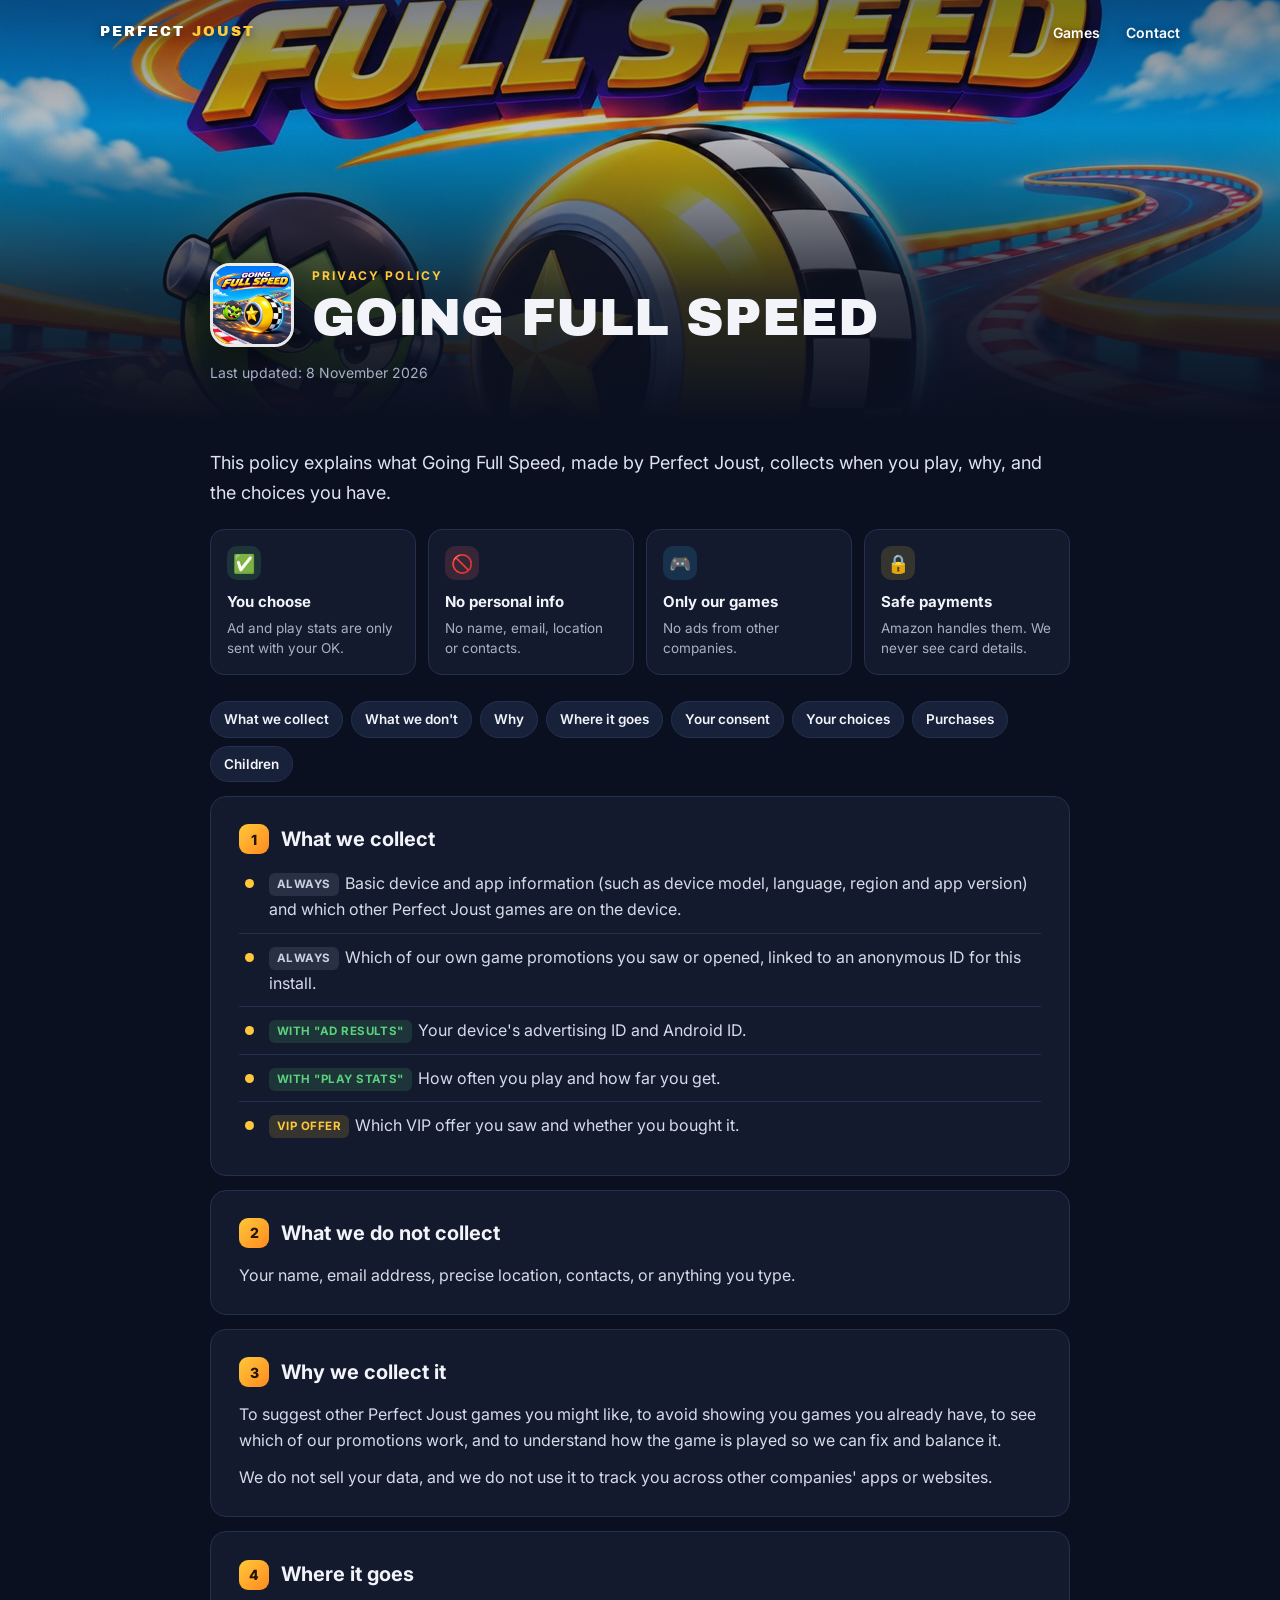
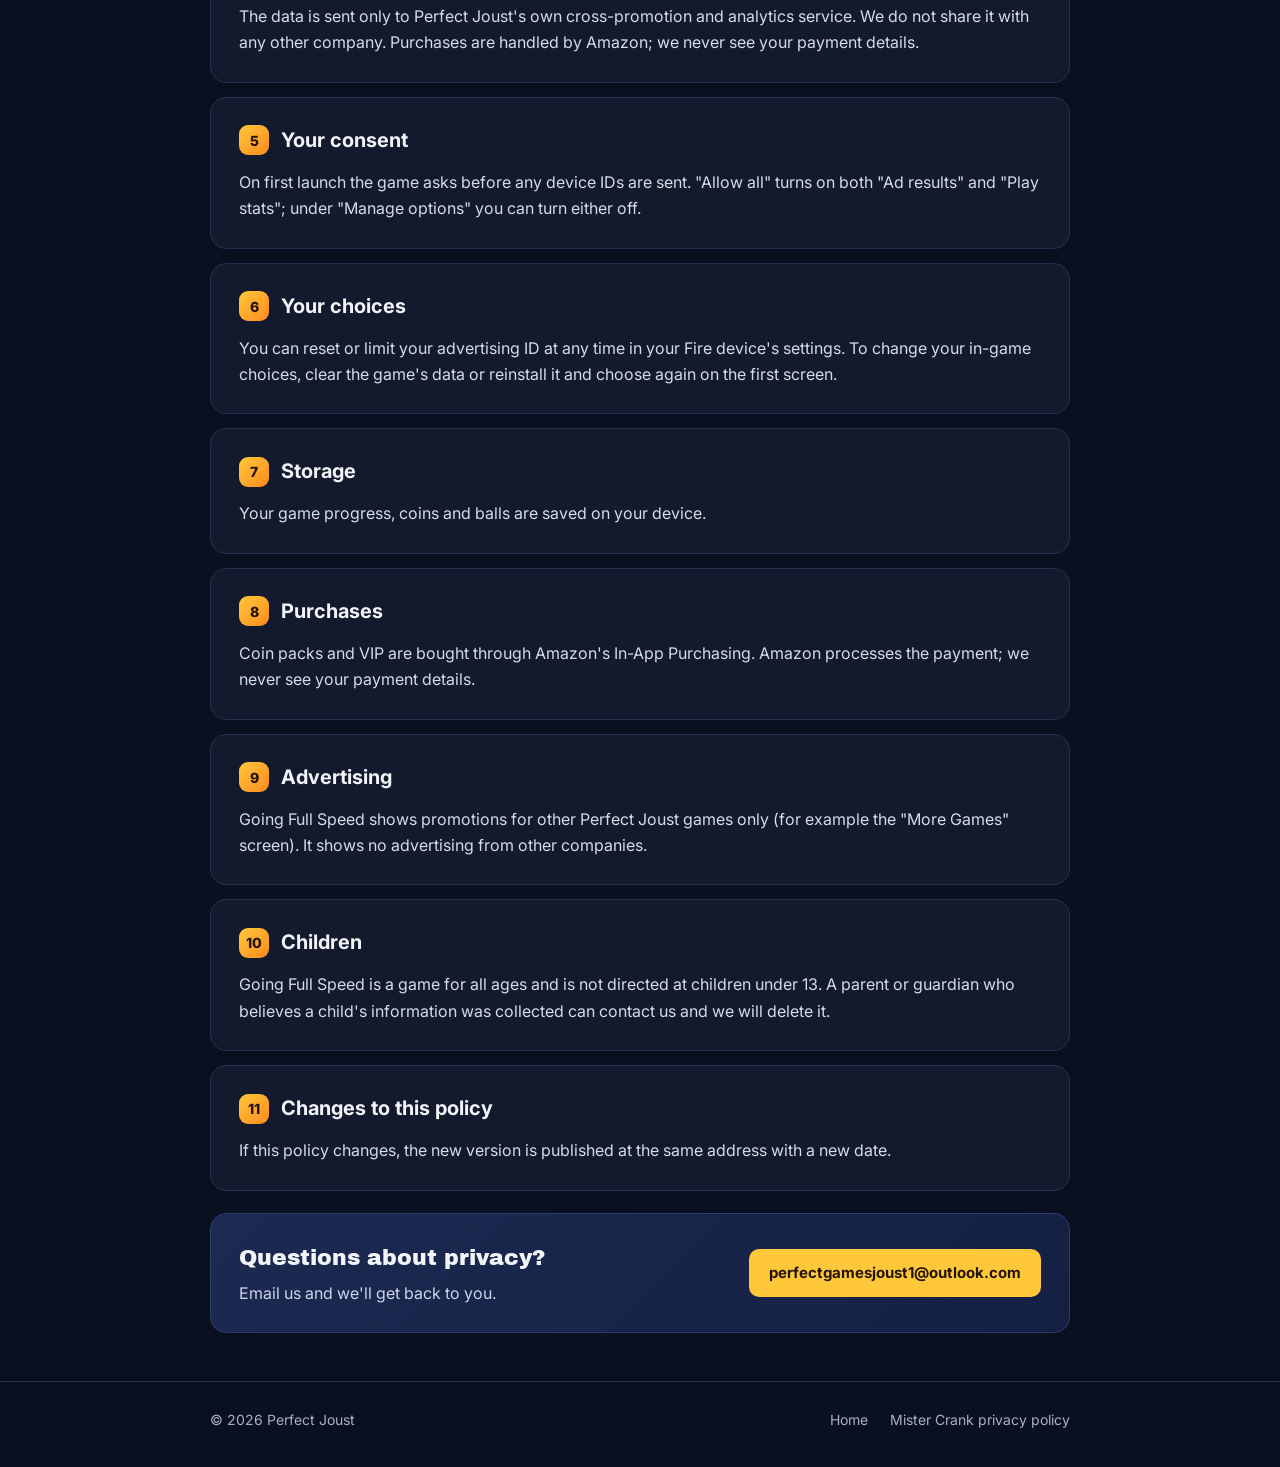
==== commit 00039f54: "Going Full Speed privacy policy: shorter, less detailed data list Co-Authored-By: Claude Opus 5.5 <n" ====
--- a/going-full-speed/privacy-policy/index.html
+++ b/going-full-speed/privacy-policy/index.html
@@ -166,11 +166,11 @@
   <section class="card" id="collect">
     <h2><span class="n">1</span>What we collect</h2>
     <ul>
-      <li><span class="tag always">Always</span>Basic device information each time the game starts: the game's ID and version, the device model and maker, the Android version, the device language and region, when the game was installed, and which other Perfect Joust games are installed on the same device.</li>
-      <li><span class="tag always">Always</span>Which of our own game promotions you saw, opened or installed.</li>
-      <li><span class="tag consent">With "Ad results"</span>Your device's advertising ID and Android ID. With "Ad results" off, a random ID made for this game on this device is sent instead.</li>
-      <li><span class="tag consent">With "Play stats"</span>How long and how often you play, and which races you start, win or lose.</li>
-      <li><span class="tag vip">VIP offer</span>When you see our VIP offer: which offer and price you saw and whether you bought it, so we can see which offer works best.</li>
+      <li><span class="tag always">Always</span>Basic device and app information (such as device model, language, region and app version) and which other Perfect Joust games are on the device.</li>
+      <li><span class="tag always">Always</span>Which of our own game promotions you saw or opened, linked to an anonymous ID for this install.</li>
+      <li><span class="tag consent">With "Ad results"</span>Your device's advertising ID and Android ID.</li>
+      <li><span class="tag consent">With "Play stats"</span>How often you play and how far you get.</li>
+      <li><span class="tag vip">VIP offer</span>Which VIP offer you saw and whether you bought it.</li>
     </ul>
   </section>
 
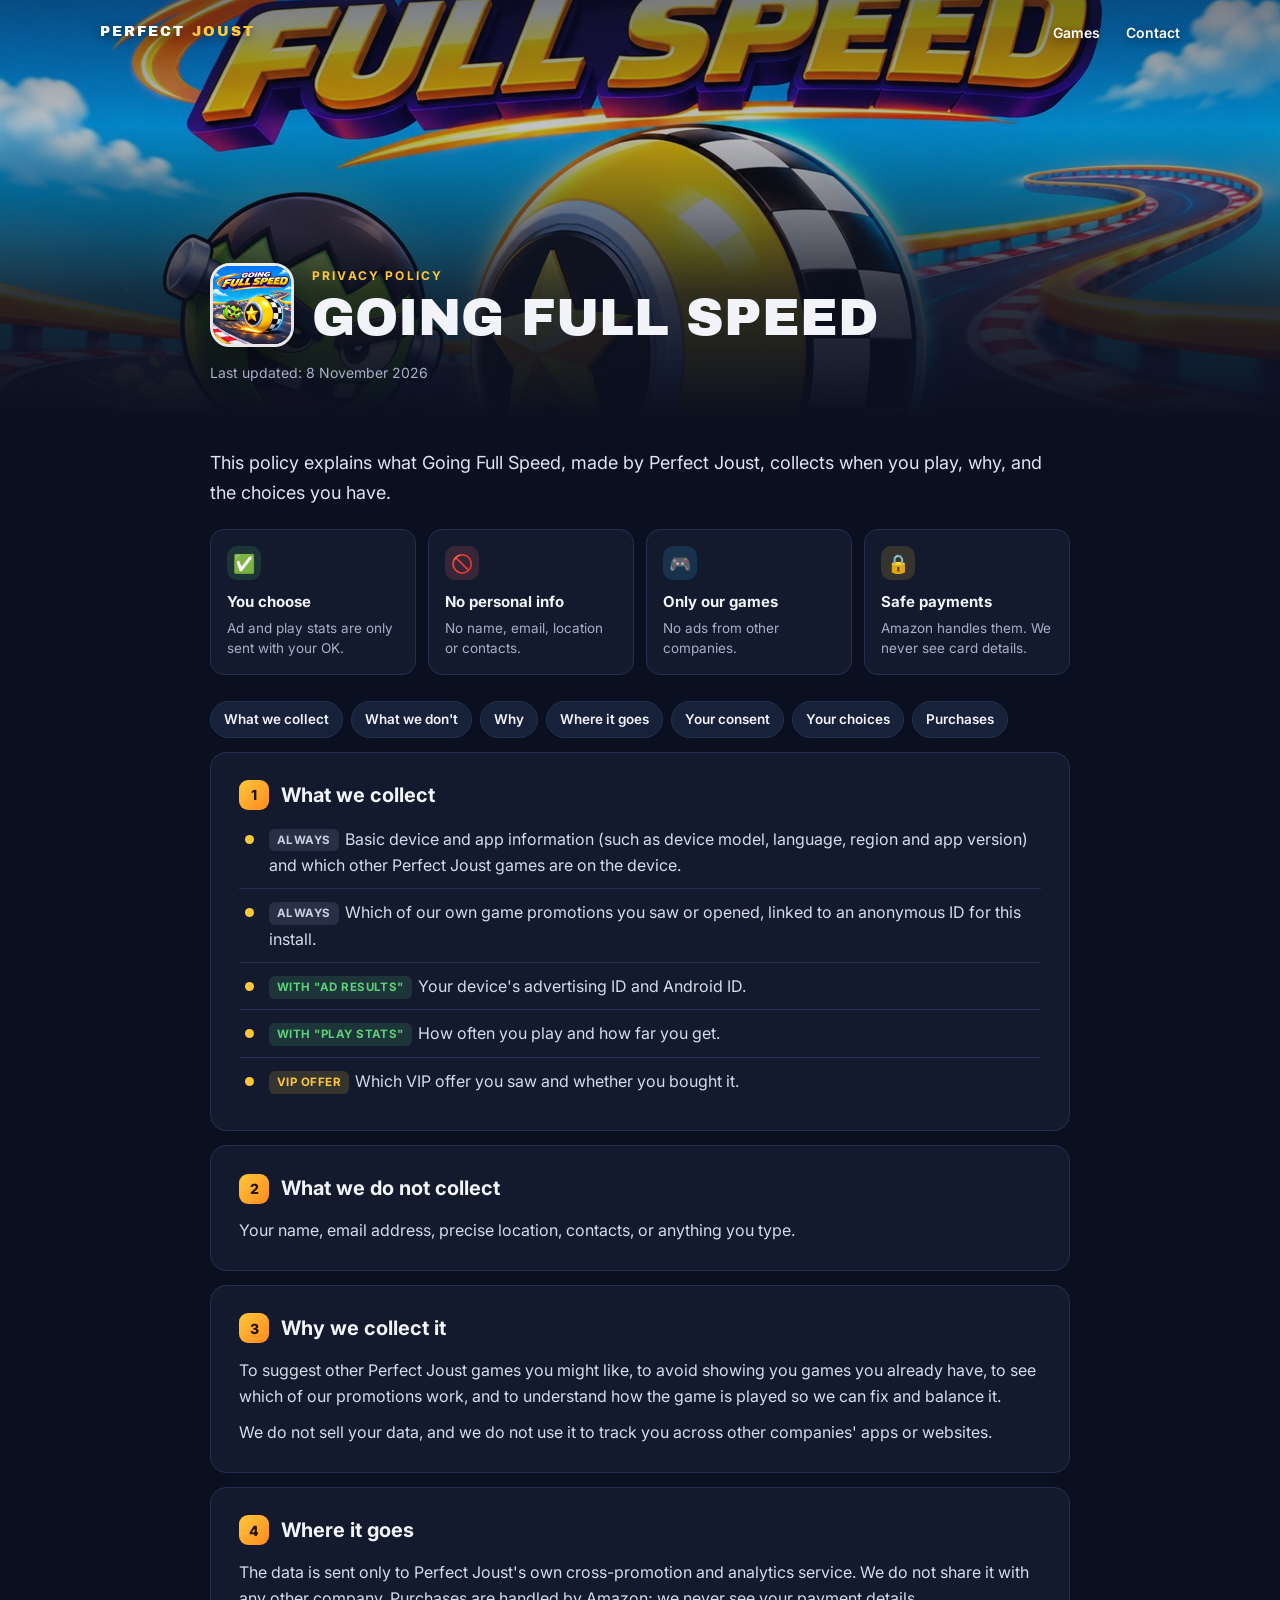
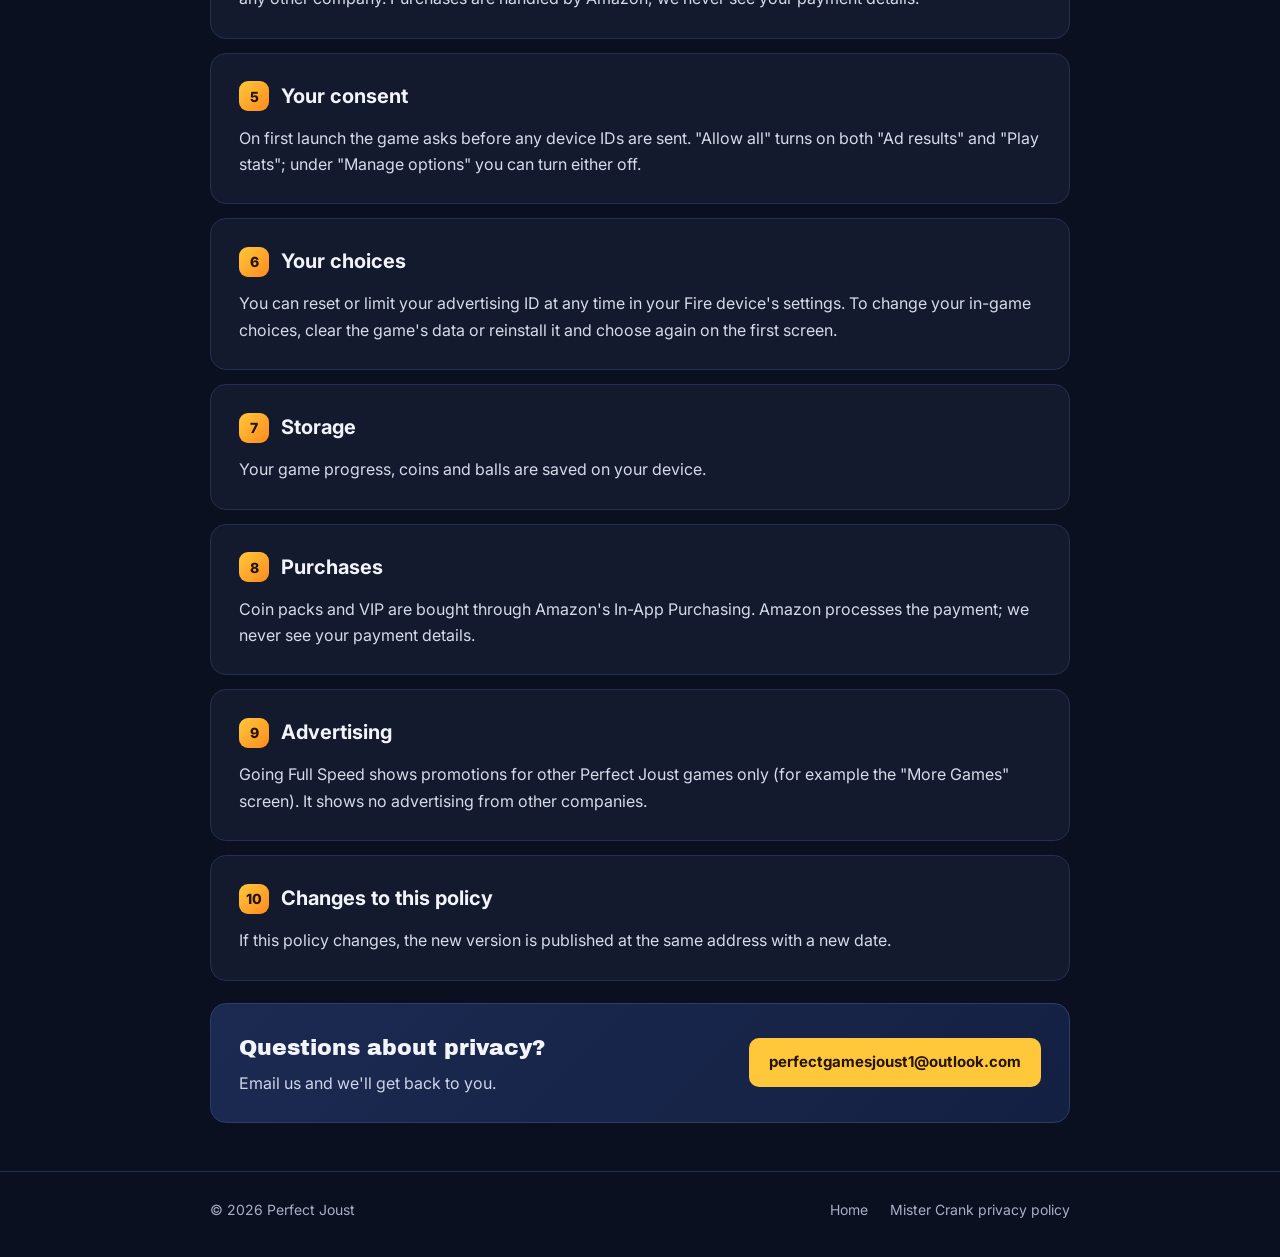
==== commit 13b87676: "Going Full Speed privacy policy: remove children section and deletion offer Co-Authored-By: Claude O" ====
--- a/going-full-speed/privacy-policy/index.html
+++ b/going-full-speed/privacy-policy/index.html
@@ -160,7 +160,6 @@
     <a href="#consent">Your consent</a>
     <a href="#choices">Your choices</a>
     <a href="#purchases">Purchases</a>
-    <a href="#children">Children</a>
   </nav>
 
   <section class="card" id="collect">
@@ -215,13 +214,8 @@
     <p>Going Full Speed shows promotions for other Perfect Joust games only (for example the "More Games" screen). It shows no advertising from other companies.</p>
   </section>
 
-  <section class="card" id="children">
-    <h2><span class="n">10</span>Children</h2>
-    <p>Going Full Speed is a game for all ages and is not directed at children under 13. A parent or guardian who believes a child's information was collected can contact us and we will delete it.</p>
-  </section>
-
   <section class="card" id="changes">
-    <h2><span class="n">11</span>Changes to this policy</h2>
+    <h2><span class="n">10</span>Changes to this policy</h2>
     <p>If this policy changes, the new version is published at the same address with a new date.</p>
   </section>
 
